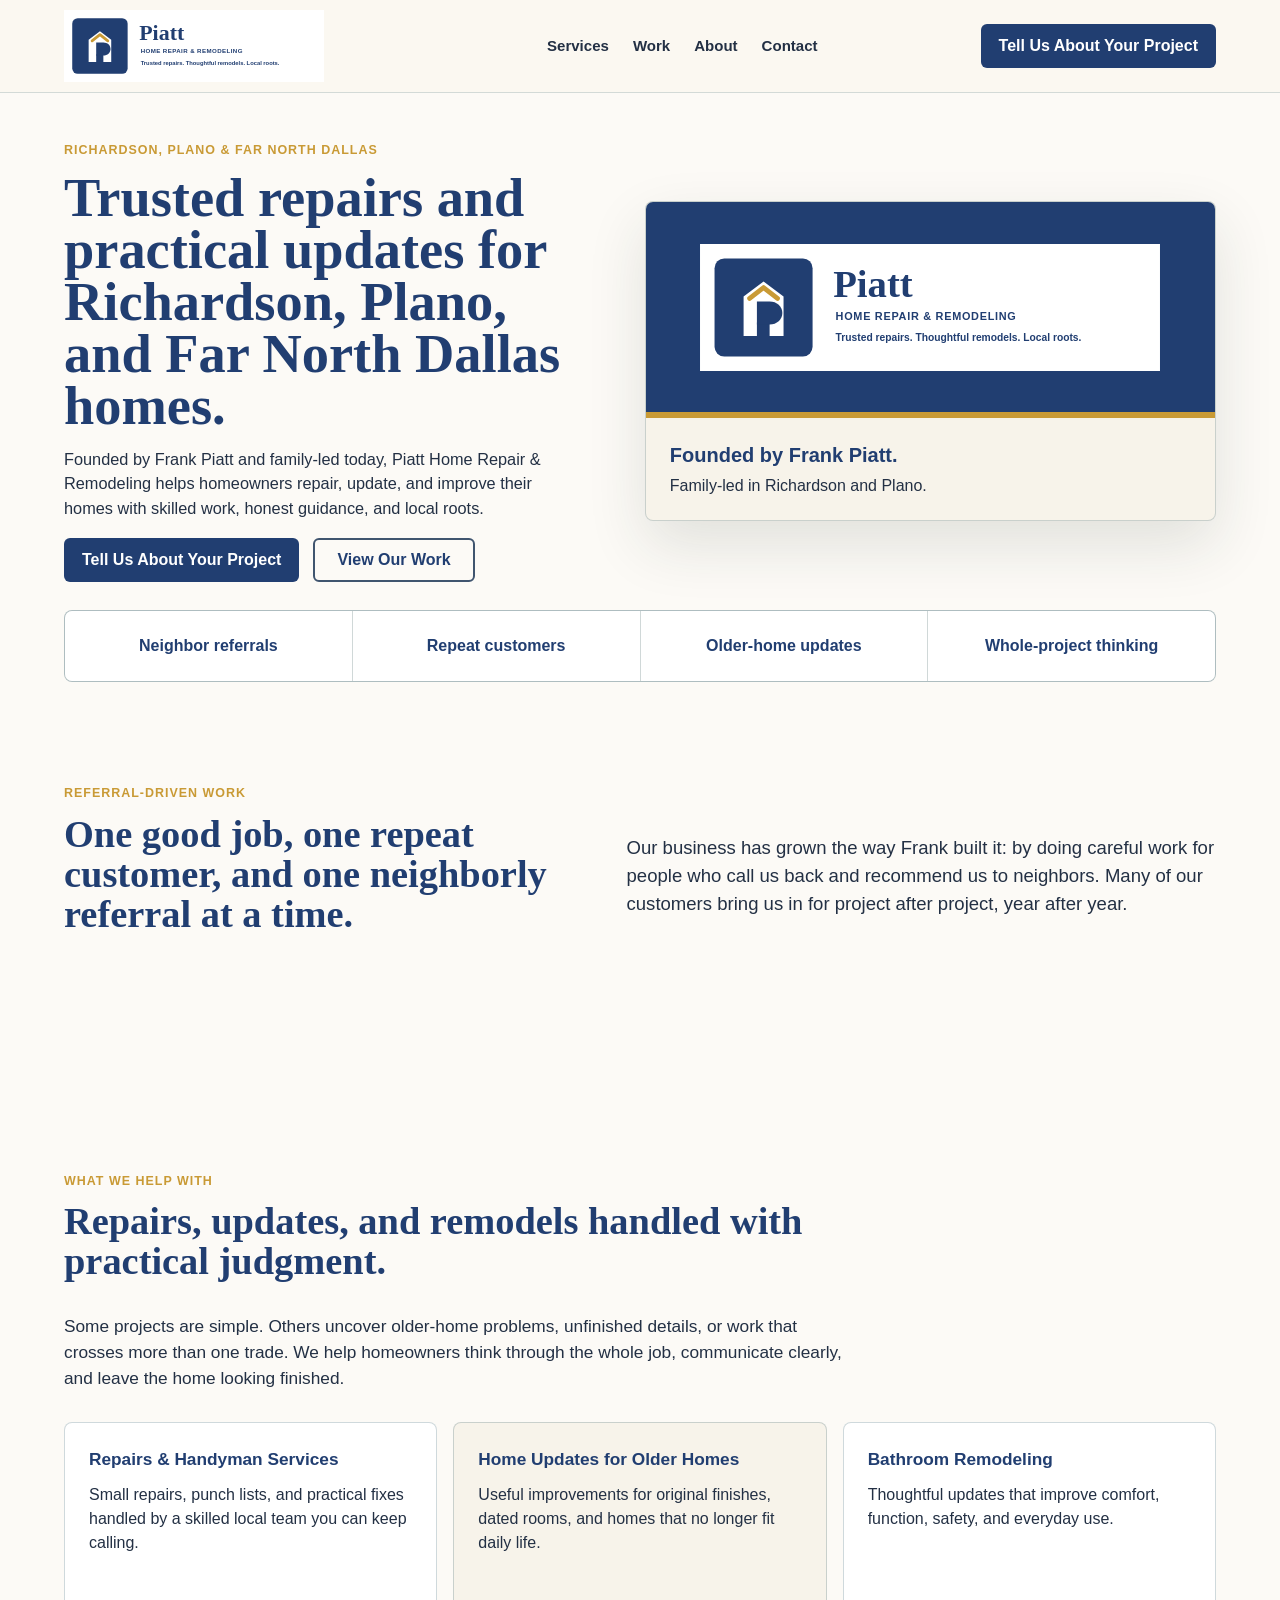
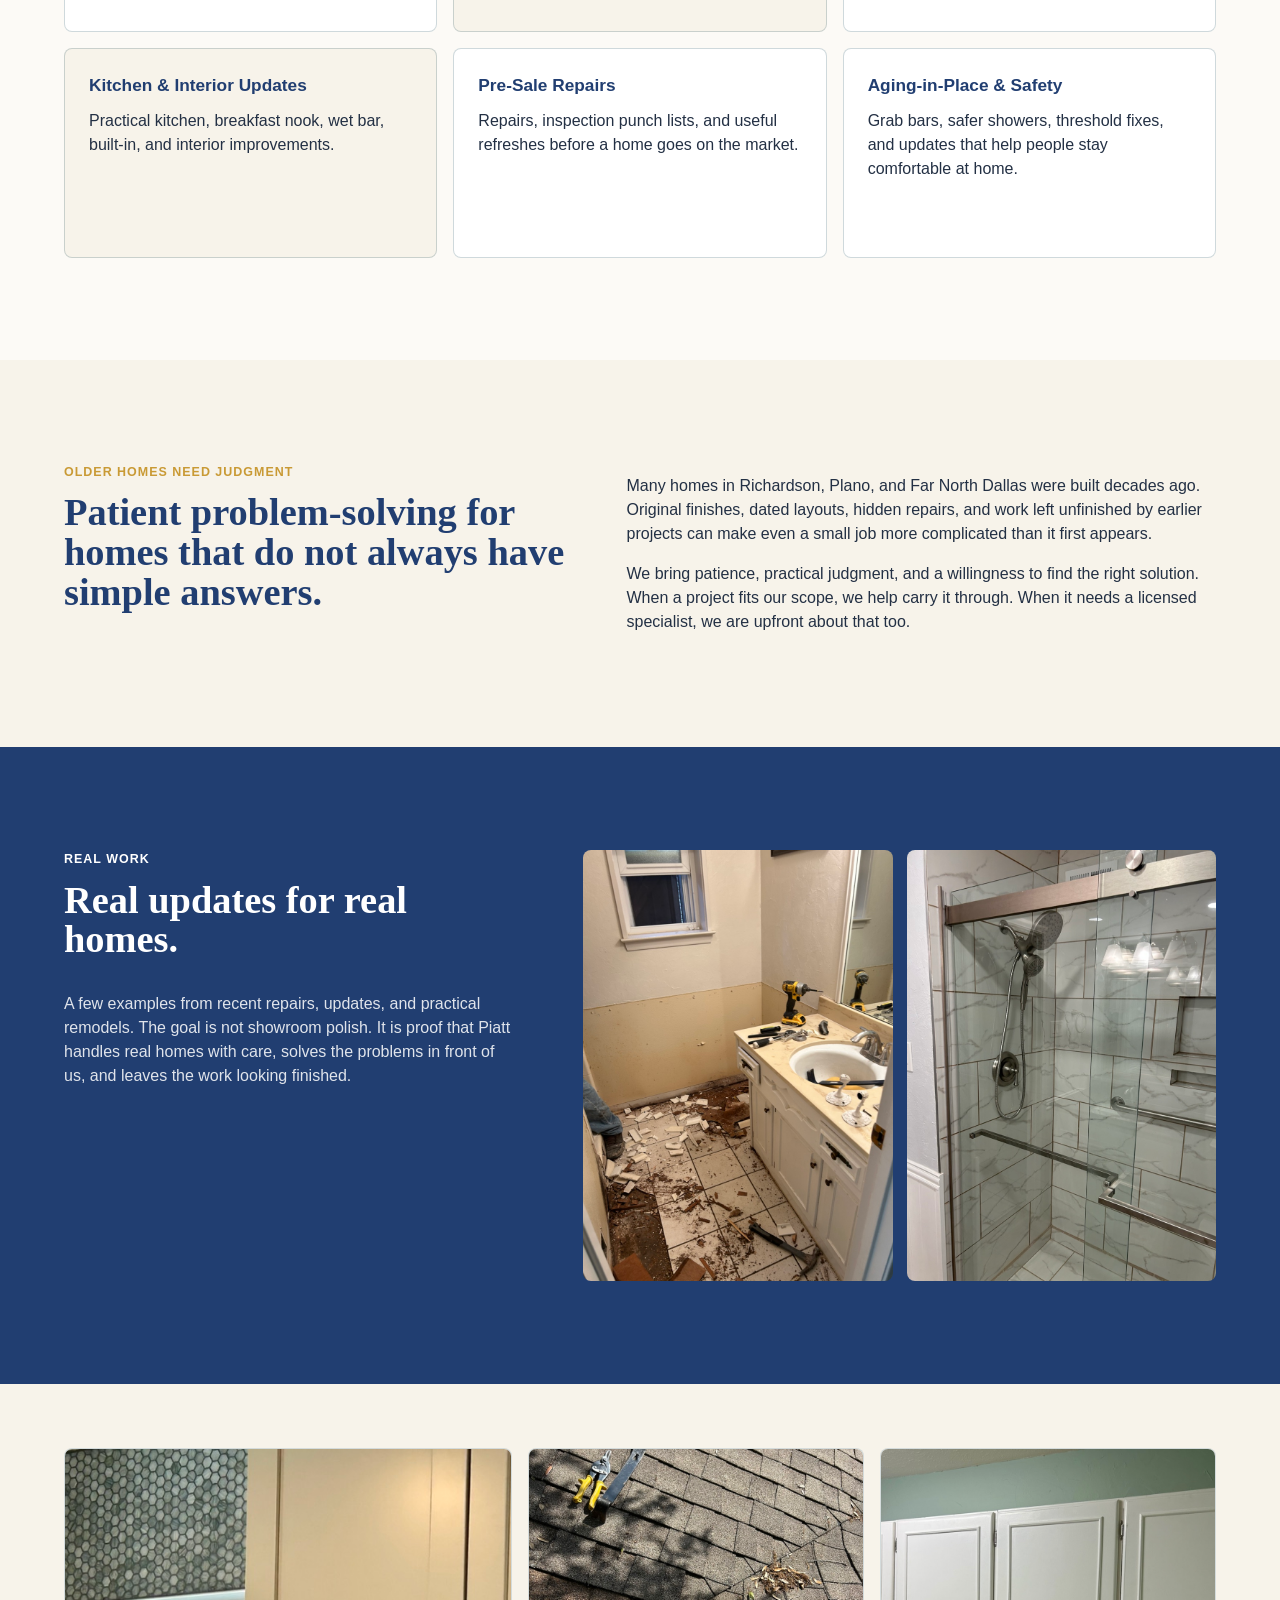
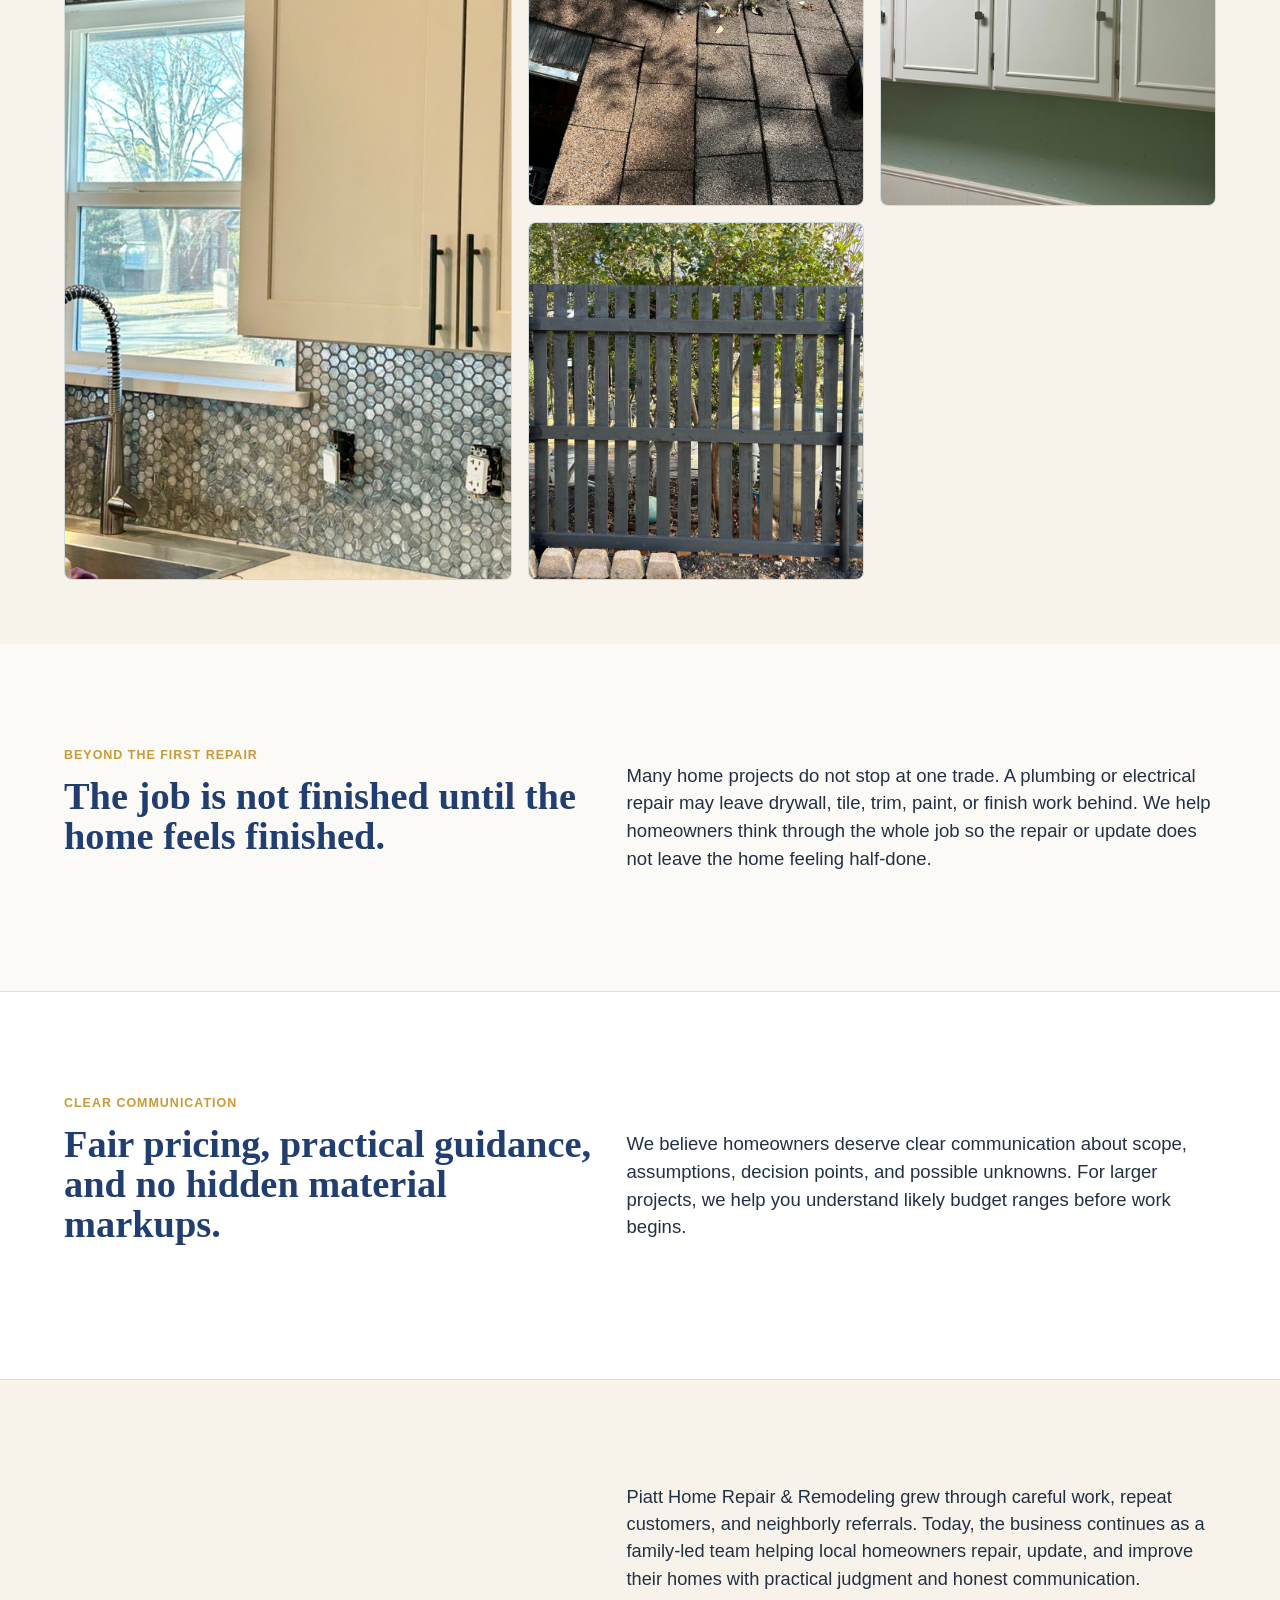
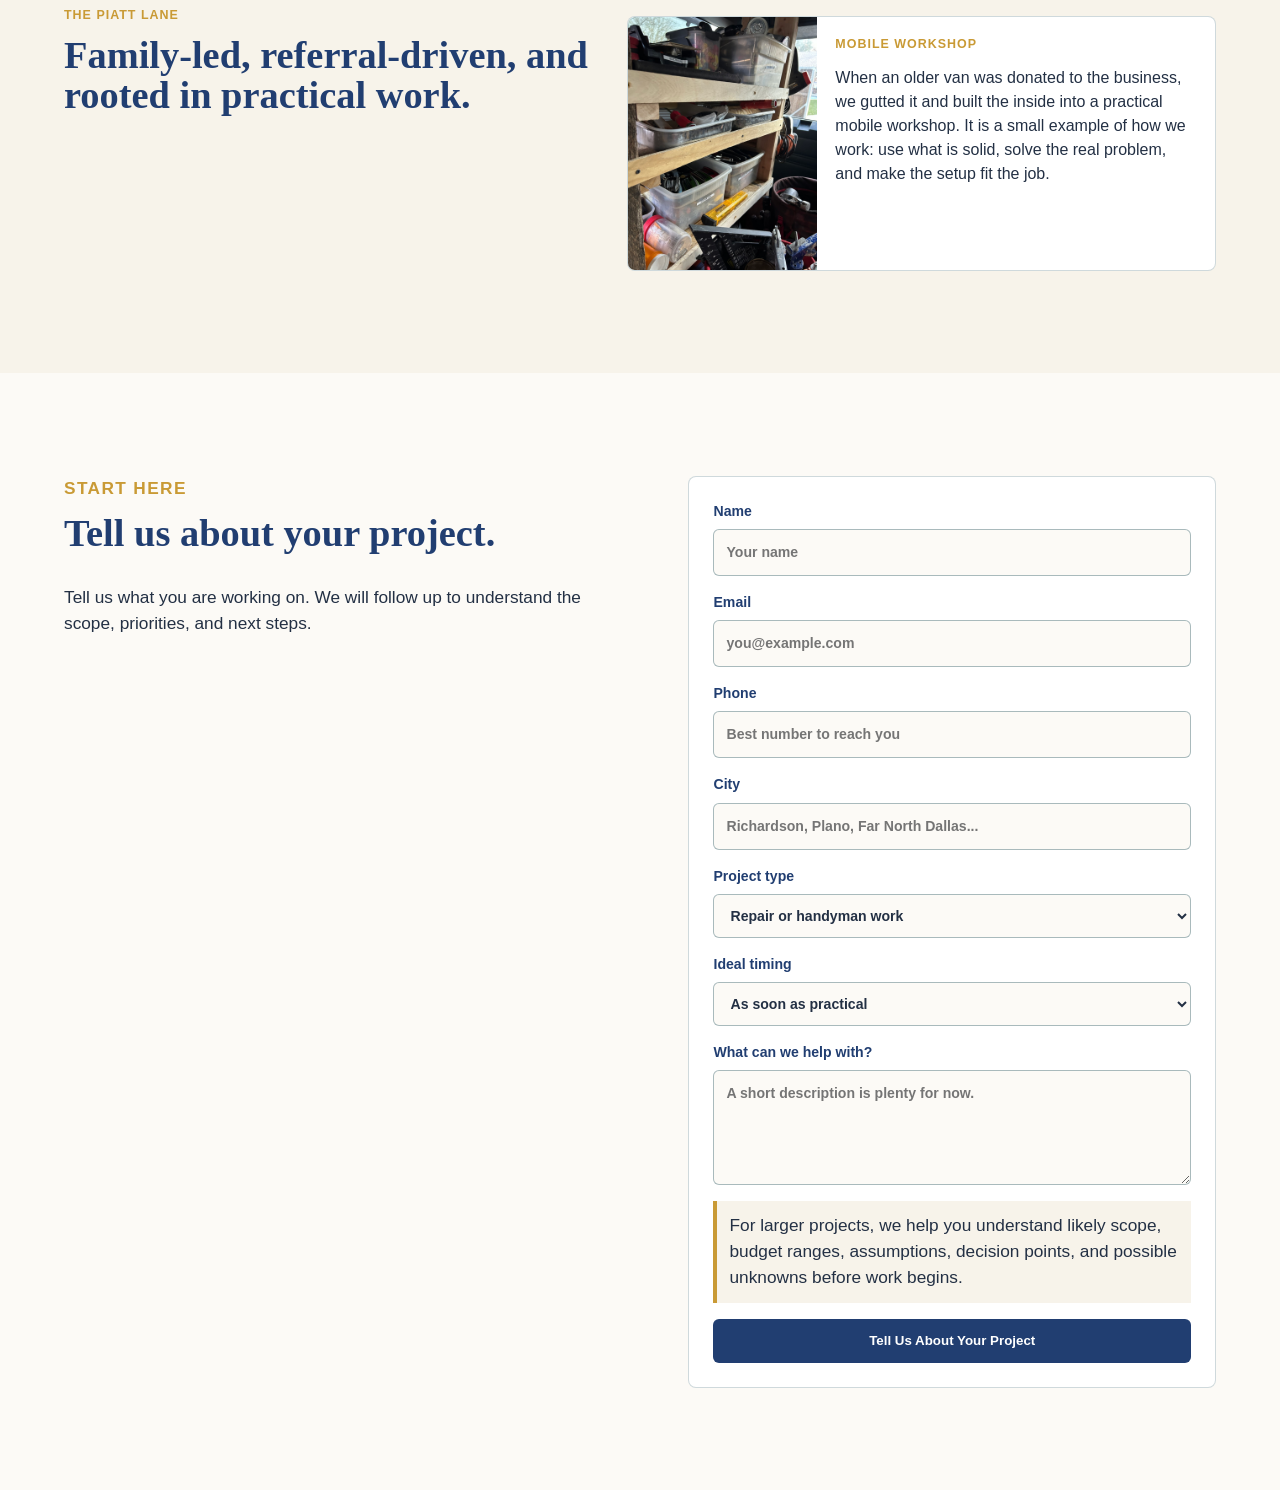
==== index.html @ 8dacaa63 "Hide spam trap field" ====
<!doctype html>
<html lang="en">
  <head>
    <meta charset="utf-8" />
    <meta name="viewport" content="width=device-width, initial-scale=1" />
    <title>Piatt Home Repair & Remodeling | Richardson, Plano & Far North Dallas</title>
    <meta
      name="description"
      content="Dependable repairs, practical updates, and thoughtful remodels for Richardson, Plano, and Far North Dallas homeowners."
    />
    <link rel="stylesheet" href="styles.css" />
  </head>
  <body>
    <header class="site-header">
      <a class="brand" href="#top" aria-label="Piatt Home Repair & Remodeling home">
        <img src="assets/piatt-logo-compass-horizontal.svg" alt="Piatt Home Repair & Remodeling" />
      </a>
      <nav class="nav" aria-label="Main navigation">
        <a href="#services">Services</a>
        <a href="#work">Work</a>
        <a href="#about">About</a>
        <a href="#contact">Contact</a>
      </nav>
      <a class="header-cta" href="#contact">Tell Us About Your Project</a>
    </header>

    <main id="top">
      <section class="hero">
        <div class="hero-copy">
          <p class="eyebrow">Richardson, Plano & Far North Dallas</p>
          <h1>Trusted repairs and practical updates for Richardson, Plano, and Far North Dallas homes.</h1>
          <p class="lead">
            Founded by Frank Piatt and family-led today, Piatt Home Repair & Remodeling helps homeowners repair,
            update, and improve their homes with skilled work, honest guidance, and local roots.
          </p>
          <div class="actions">
            <a class="button primary" href="#contact">Tell Us About Your Project</a>
            <a class="button secondary" href="#work">View Our Work</a>
          </div>
        </div>
        <div class="hero-card" aria-label="Brand preview">
          <div class="hero-logo-panel">
            <img src="assets/piatt-logo-compass-horizontal.svg" alt="Piatt Home Repair & Remodeling" />
          </div>
          <div class="trust-panel">
            <strong>Founded by Frank Piatt.</strong>
            <span>Family-led in Richardson and Plano.</span>
          </div>
        </div>
      </section>

      <section class="trust-strip" aria-label="Trust points">
        <span>Neighbor referrals</span>
        <span>Repeat customers</span>
        <span>Older-home updates</span>
        <span>Whole-project thinking</span>
      </section>

      <section class="repeat-section">
        <div>
          <p class="eyebrow">Referral-driven work</p>
          <h2>One good job, one repeat customer, and one neighborly referral at a time.</h2>
        </div>
        <p>
          Our business has grown the way Frank built it: by doing careful work for people who call us back and recommend
          us to neighbors. Many of our customers bring us in for project after project, year after year.
        </p>
      </section>

      <section class="section" id="services">
        <div class="section-heading">
          <p class="eyebrow">What we help with</p>
          <h2>Repairs, updates, and remodels handled with practical judgment.</h2>
          <p>
            Some projects are simple. Others uncover older-home problems, unfinished details, or work that crosses more
            than one trade. We help homeowners think through the whole job, communicate clearly, and leave the home
            looking finished.
          </p>
        </div>
        <div class="service-grid">
          <article>
            <h3>Repairs & Handyman Services</h3>
            <p>Small repairs, punch lists, and practical fixes handled by a skilled local team you can keep calling.</p>
          </article>
          <article>
            <h3>Home Updates for Older Homes</h3>
            <p>Useful improvements for original finishes, dated rooms, and homes that no longer fit daily life.</p>
          </article>
          <article>
            <h3>Bathroom Remodeling</h3>
            <p>Thoughtful updates that improve comfort, function, safety, and everyday use.</p>
          </article>
          <article>
            <h3>Kitchen & Interior Updates</h3>
            <p>Practical kitchen, breakfast nook, wet bar, built-in, and interior improvements.</p>
          </article>
          <article>
            <h3>Pre-Sale Repairs</h3>
            <p>Repairs, inspection punch lists, and useful refreshes before a home goes on the market.</p>
          </article>
          <article>
            <h3>Aging-in-Place & Safety</h3>
            <p>Grab bars, safer showers, threshold fixes, and updates that help people stay comfortable at home.</p>
          </article>
        </div>
      </section>

      <section class="judgment-section">
        <div>
          <p class="eyebrow">Older homes need judgment</p>
          <h2>Patient problem-solving for homes that do not always have simple answers.</h2>
        </div>
        <div class="judgment-copy">
          <p>
            Many homes in Richardson, Plano, and Far North Dallas were built decades ago. Original finishes, dated
            layouts, hidden repairs, and work left unfinished by earlier projects can make even a small job more
            complicated than it first appears.
          </p>
          <p>
            We bring patience, practical judgment, and a willingness to find the right solution. When a project fits our
            scope, we help carry it through. When it needs a licensed specialist, we are upfront about that too.
          </p>
        </div>
      </section>

      <section class="proof-section" id="work">
        <div class="proof-copy">
          <p class="eyebrow">Real work</p>
          <h2>Real updates for real homes.</h2>
          <p>
            A few examples from recent repairs, updates, and practical remodels. The goal is not showroom polish. It is
            proof that Piatt handles real homes with care, solves the problems in front of us, and leaves the work
            looking finished.
          </p>
        </div>
        <div class="featured-before-after">
          <figure>
            <img src="assets/projects/hall-bath-before.jpg" alt="Hall bathroom during demolition" />
            <figcaption>Before: hall bathroom gut and remodel</figcaption>
          </figure>
          <figure>
            <img src="assets/projects/hall-bath-after.jpg" alt="Finished shower with tile, glass door, and grab bar" />
            <figcaption>After: safer, cleaner, finished shower</figcaption>
          </figure>
        </div>
      </section>

      <section class="project-gallery" aria-label="Project examples">
        <article class="project-card large">
          <img src="assets/projects/kitchen-backsplash.jpg" alt="Kitchen backsplash installation around a window" />
          <div>
            <p class="project-type">Kitchen update</p>
            <h3>New tile backsplash and detail work around existing cabinets.</h3>
          </div>
        </article>
        <article class="project-card">
          <img src="assets/projects/roof-repair.jpg" alt="Roof repair area with shingles and roof tools" />
          <div>
            <p class="project-type">Repair work</p>
            <h3>Water-damaged roof repair handled before the problem spread.</h3>
          </div>
        </article>
        <article class="project-card">
          <img src="assets/projects/utility-cabinet.jpg" alt="Finished utility room cabinets and shelf" />
          <div>
            <p class="project-type">Interior storage</p>
            <h3>Utility cabinet and shelf build for practical everyday storage.</h3>
          </div>
        </article>
        <article class="project-card">
          <img src="assets/projects/fence-build.jpg" alt="New stained fence and gate section" />
          <div>
            <p class="project-type">Exterior work</p>
            <h3>Fence and gate work built, stained, and tied into the yard.</h3>
          </div>
        </article>
      </section>

      <section class="whole-project-section">
        <div>
          <p class="eyebrow">Beyond the first repair</p>
          <h2>The job is not finished until the home feels finished.</h2>
        </div>
        <p>
          Many home projects do not stop at one trade. A plumbing or electrical repair may leave drywall, tile, trim,
          paint, or finish work behind. We help homeowners think through the whole job so the repair or update does not
          leave the home feeling half-done.
        </p>
      </section>

      <section class="pricing-band">
        <div>
          <p class="eyebrow">Clear communication</p>
          <h2>Fair pricing, practical guidance, and no hidden material markups.</h2>
        </div>
        <p>
          We believe homeowners deserve clear communication about scope, assumptions, decision points, and possible
          unknowns. For larger projects, we help you understand likely budget ranges before work begins.
        </p>
      </section>

      <section class="about-band" id="about">
        <div>
          <p class="eyebrow">The Piatt lane</p>
          <h2>Family-led, referral-driven, and rooted in practical work.</h2>
        </div>
        <div class="about-copy">
          <p>
            Piatt Home Repair & Remodeling grew through careful work, repeat customers, and neighborly referrals. Today,
            the business continues as a family-led team helping local homeowners repair, update, and improve their homes
            with practical judgment and honest communication.
          </p>
          <div class="workshop-note">
            <img src="assets/projects/mobile-workshop.jpg" alt="Interior shelving and organized tools inside the Piatt work van" />
            <div>
              <p class="eyebrow">Mobile workshop</p>
              <p>
                When an older van was donated to the business, we gutted it and built the inside into a practical mobile
                workshop. It is a small example of how we work: use what is solid, solve the real problem, and make the
                setup fit the job.
              </p>
            </div>
          </div>
        </div>
      </section>

      <section class="contact-section" id="contact">
        <div>
          <p class="eyebrow">Start here</p>
          <h2>Tell us about your project.</h2>
          <p>
            Tell us what you are working on. We will follow up to understand the scope, priorities, and next steps.
          </p>
        </div>
        <form class="contact-card" action="https://formsubmit.co/christianpiatt71@gmail.com" method="POST">
          <input type="hidden" name="_subject" value="New project inquiry from PiattHomeRepair.com" />
          <input type="hidden" name="_template" value="table" />
          <input type="hidden" name="_next" value="https://piatthomerepair.com/thanks.html" />
          <input type="hidden" name="_honey" value="" />
          <label>
            Name
            <input type="text" name="name" placeholder="Your name" required />
          </label>
          <label>
            Email
            <input type="email" name="email" placeholder="you@example.com" required />
          </label>
          <label>
            Phone
            <input type="tel" name="phone" placeholder="Best number to reach you" />
          </label>
          <label>
            City
            <input type="text" name="city" placeholder="Richardson, Plano, Far North Dallas..." required />
          </label>
          <label>
            Project type
            <select name="project_type" required>
              <option>Repair or handyman work</option>
              <option>Home updates for an older home</option>
              <option>Bathroom remodeling</option>
              <option>Kitchen or interior updates</option>
              <option>Pre-sale repairs</option>
              <option>Aging-in-place or safety updates</option>
              <option>Inspection punch list</option>
              <option>Not sure yet</option>
            </select>
          </label>
          <label>
            Ideal timing
            <select name="ideal_timing">
              <option>As soon as practical</option>
              <option>In the next few weeks</option>
              <option>In the next few months</option>
              <option>Planning ahead</option>
              <option>Not sure yet</option>
            </select>
          </label>
          <label>
            What can we help with?
            <textarea name="message" placeholder="A short description is plenty for now." required></textarea>
          </label>
          <p class="form-note">
            For larger projects, we help you understand likely scope, budget ranges, assumptions, decision points, and
            possible unknowns before work begins.
          </p>
          <button type="submit">Tell Us About Your Project</button>
        </form>
      </section>
    </main>
  </body>
</html>
---- styles.css ----
:root {
  --blue: #213e71;
  --gold: #c99a35;
  --cream: #f7f3ea;
  --slate: #40556f;
  --charcoal: #233044;
  --paper: #fcfaf6;
  --white: #ffffff;
}

* {
  box-sizing: border-box;
}

html {
  scroll-behavior: smooth;
}

body {
  margin: 0;
  background: var(--paper);
  color: var(--charcoal);
  font-family: Arial, Helvetica, sans-serif;
  line-height: 1.5;
}

a {
  color: inherit;
  text-decoration: none;
}

.site-header {
  position: sticky;
  top: 0;
  z-index: 5;
  display: grid;
  grid-template-columns: minmax(220px, 320px) 1fr auto;
  align-items: center;
  gap: 28px;
  padding: 10px clamp(22px, 5vw, 72px);
  background: rgba(251, 248, 241, 0.96);
  border-bottom: 1px solid rgba(54, 95, 109, 0.2);
  backdrop-filter: blur(12px);
}

.brand img {
  display: block;
  width: min(260px, 100%);
  height: auto;
}

.nav {
  display: flex;
  justify-content: center;
  gap: 24px;
  font-size: 0.94rem;
  font-weight: 700;
}

.nav a {
  color: var(--charcoal);
}

.header-cta,
.button,
.contact-card button {
  display: inline-flex;
  align-items: center;
  justify-content: center;
  min-height: 44px;
  border-radius: 6px;
  font-weight: 800;
  letter-spacing: 0;
}

.header-cta,
.button.primary,
.contact-card button {
  background: var(--blue);
  color: var(--white);
  padding: 0 18px;
}

.hero {
  display: grid;
  grid-template-columns: minmax(0, 0.95fr) minmax(360px, 1.05fr);
  gap: clamp(28px, 5vw, 70px);
  align-items: center;
  padding: clamp(28px, 4vw, 48px) clamp(22px, 5vw, 72px) 28px;
}

.eyebrow {
  margin: 0 0 12px;
  color: var(--gold);
  font-size: 0.78rem;
  font-weight: 900;
  letter-spacing: 0.08em;
  text-transform: uppercase;
}

h1,
h2,
h3,
p {
  margin-top: 0;
}

h1 {
  max-width: 720px;
  margin-bottom: 14px;
  color: var(--blue);
  font-family: Georgia, "Times New Roman", serif;
  font-size: clamp(2.25rem, 4.25vw, 4.25rem);
  line-height: 0.96;
  letter-spacing: 0;
}

h2 {
  color: var(--blue);
  font-family: Georgia, "Times New Roman", serif;
  font-size: clamp(2rem, 3vw, 3.3rem);
  line-height: 1.04;
  letter-spacing: 0;
}

h3 {
  margin-bottom: 10px;
  color: var(--blue);
  font-size: 1.08rem;
}

.lead {
  max-width: 670px;
  margin-bottom: 18px;
  font-size: clamp(1.02rem, 1.25vw, 1.16rem);
}

.actions {
  display: flex;
  flex-wrap: wrap;
  gap: 14px;
}

.button {
  padding: 0 22px;
}

.button.secondary {
  border: 2px solid var(--slate);
  color: var(--blue);
}

.hero-card {
  overflow: hidden;
  border: 1px solid rgba(54, 95, 109, 0.24);
  border-radius: 8px;
  background: var(--cream);
  box-shadow: 0 24px 60px rgba(34, 48, 43, 0.12);
}

.hero-logo-panel {
  display: grid;
  place-items: center;
  min-height: 210px;
  padding: 30px;
  background: var(--blue);
}

.hero-logo-panel img {
  display: block;
  width: min(460px, 100%);
  height: auto;
}

.trust-panel {
  display: grid;
  gap: 4px;
  padding: 22px 24px;
  border-top: 6px solid var(--gold);
  color: var(--charcoal);
  font-size: 1rem;
}

.trust-panel strong {
  color: var(--blue);
  font-size: 1.25rem;
}

.trust-strip {
  display: grid;
  grid-template-columns: repeat(4, minmax(0, 1fr));
  gap: 1px;
  margin: 0 clamp(22px, 5vw, 72px);
  overflow: hidden;
  border: 1px solid rgba(54, 95, 109, 0.22);
  border-radius: 8px;
  background: rgba(54, 95, 109, 0.22);
}

.trust-strip span {
  min-height: 70px;
  display: grid;
  place-items: center;
  padding: 16px;
  background: var(--white);
  color: var(--blue);
  font-weight: 800;
  text-align: center;
}

.repeat-section,
.judgment-section,
.section,
.proof-section,
.whole-project-section,
.pricing-band,
.about-band,
.contact-section {
  padding: clamp(60px, 8vw, 105px) clamp(22px, 5vw, 72px);
}

.repeat-section,
.judgment-section,
.whole-project-section,
.pricing-band {
  display: grid;
  grid-template-columns: minmax(0, 0.9fr) minmax(320px, 1fr);
  gap: 32px;
  align-items: center;
}

.repeat-section p:last-child,
.whole-project-section p:last-child,
.pricing-band p:last-child {
  max-width: 620px;
  margin: 0;
  font-size: 1.16rem;
}

.judgment-section {
  background: var(--cream);
}

.judgment-copy {
  max-width: 680px;
}

.judgment-copy p:last-child {
  margin-bottom: 0;
}

.section-heading {
  max-width: 850px;
  margin-bottom: 30px;
}

.section-heading p:last-child {
  max-width: 780px;
  margin-bottom: 0;
  font-size: 1.08rem;
}

.service-grid {
  display: grid;
  grid-template-columns: repeat(3, minmax(0, 1fr));
  gap: 16px;
}

.service-grid article {
  min-height: 210px;
  padding: 24px;
  border: 1px solid rgba(54, 95, 109, 0.24);
  border-radius: 8px;
  background: var(--white);
}

.service-grid article:nth-child(2),
.service-grid article:nth-child(4) {
  background: var(--cream);
}

.proof-section {
  display: grid;
  grid-template-columns: minmax(0, 0.72fr) minmax(420px, 1fr);
  gap: clamp(28px, 5vw, 72px);
  align-items: start;
  background: var(--blue);
  color: var(--white);
}

.proof-section h2,
.proof-section .eyebrow {
  color: var(--white);
}

.proof-copy p {
  max-width: 590px;
  color: rgba(255, 255, 255, 0.86);
}

.featured-before-after {
  display: grid;
  grid-template-columns: repeat(2, minmax(0, 1fr));
  gap: 14px;
}

.featured-before-after figure,
.project-card {
  margin: 0;
  overflow: hidden;
  border-radius: 8px;
  background: var(--paper);
}

.featured-before-after img,
.project-card img,
.workshop-note img {
  display: block;
  width: 100%;
  height: 100%;
  object-fit: cover;
}

.featured-before-after img {
  aspect-ratio: 4 / 5;
}

figcaption {
  padding: 12px 14px;
  color: var(--charcoal);
  font-size: 0.88rem;
  font-weight: 800;
}

.project-gallery {
  display: grid;
  grid-template-columns: 1.2fr repeat(2, minmax(0, 0.9fr));
  gap: 16px;
  padding: clamp(22px, 5vw, 72px);
  background: var(--cream);
}

.project-card {
  border: 1px solid rgba(54, 95, 109, 0.2);
}

.project-card.large {
  grid-row: span 2;
}

.project-card img {
  aspect-ratio: 4 / 3;
}

.project-card.large img {
  aspect-ratio: 4 / 3.3;
}

.project-card div {
  padding: 18px;
}

.project-type {
  margin-bottom: 8px;
  color: var(--gold);
  font-size: 0.76rem;
  font-weight: 900;
  letter-spacing: 0.08em;
  text-transform: uppercase;
}

.project-card h3 {
  margin: 0;
  line-height: 1.25;
}

.about-band {
  display: grid;
  grid-template-columns: minmax(0, 0.9fr) minmax(320px, 1fr);
  gap: 32px;
  align-items: center;
  background: var(--cream);
}

.pricing-band {
  border-top: 1px solid rgba(64, 85, 111, 0.18);
  border-bottom: 1px solid rgba(64, 85, 111, 0.18);
  background: var(--white);
}

.about-copy > p {
  margin: 0;
  font-size: 1.14rem;
}

.workshop-note {
  display: grid;
  grid-template-columns: minmax(130px, 0.5fr) minmax(0, 1fr);
  gap: 18px;
  align-items: stretch;
  margin-top: 24px;
  overflow: hidden;
  border: 1px solid rgba(54, 95, 109, 0.24);
  border-radius: 8px;
  background: var(--white);
}

.workshop-note img {
  min-height: 220px;
}

.workshop-note div {
  padding: 18px 18px 18px 0;
}

.workshop-note p:last-child {
  margin: 0;
  font-size: 1rem;
}

.contact-section {
  display: grid;
  grid-template-columns: minmax(0, 0.85fr) minmax(340px, 0.8fr);
  gap: clamp(28px, 5vw, 72px);
}

.contact-section p {
  max-width: 620px;
  font-size: 1.08rem;
}

.contact-card {
  display: grid;
  gap: 16px;
  padding: 24px;
  border: 1px solid rgba(54, 95, 109, 0.24);
  border-radius: 8px;
  background: var(--white);
}

.form-note {
  margin: 0;
  padding: 12px;
  border-left: 4px solid var(--gold);
  background: var(--cream);
  color: var(--charcoal);
  font-size: 0.92rem;
}

label {
  display: grid;
  gap: 7px;
  color: var(--blue);
  font-size: 0.88rem;
  font-weight: 800;
}

input,
select,
textarea {
  width: 100%;
  border: 1px solid rgba(54, 95, 109, 0.42);
  border-radius: 6px;
  padding: 12px;
  background: var(--paper);
  color: var(--charcoal);
  font: inherit;
}

textarea {
  min-height: 115px;
  resize: vertical;
}

.contact-card button {
  width: 100%;
  border: 0;
  cursor: pointer;
}

.thanks-section {
  min-height: calc(100vh - 92px);
  padding: clamp(80px, 12vw, 150px) clamp(22px, 5vw, 72px);
}

.thanks-section h1 {
  max-width: 860px;
}

@media (max-width: 980px) {
  .site-header,
  .hero,
  .repeat-section,
  .proof-section,
  .whole-project-section,
  .pricing-band,
  .about-band,
  .contact-section {
    grid-template-columns: 1fr;
  }

  .project-gallery {
    grid-template-columns: repeat(2, minmax(0, 1fr));
  }

  .project-card.large {
    grid-row: auto;
  }

  .nav {
    justify-content: flex-start;
    flex-wrap: wrap;
  }

  .header-cta {
    justify-self: start;
  }

  .service-grid {
    grid-template-columns: repeat(2, minmax(0, 1fr));
  }

  .trust-strip {
    grid-template-columns: repeat(2, minmax(0, 1fr));
  }
}

@media (max-width: 640px) {
  .site-header {
    position: static;
    gap: 12px;
  }

  .nav {
    gap: 14px;
  }

  .hero {
    padding-top: 36px;
  }

  h1 {
    font-size: 2.75rem;
  }

  .service-grid,
  .trust-strip,
  .featured-before-after,
  .project-gallery,
  .workshop-note {
    grid-template-columns: 1fr;
  }

  .workshop-note div {
    padding: 18px;
  }
}
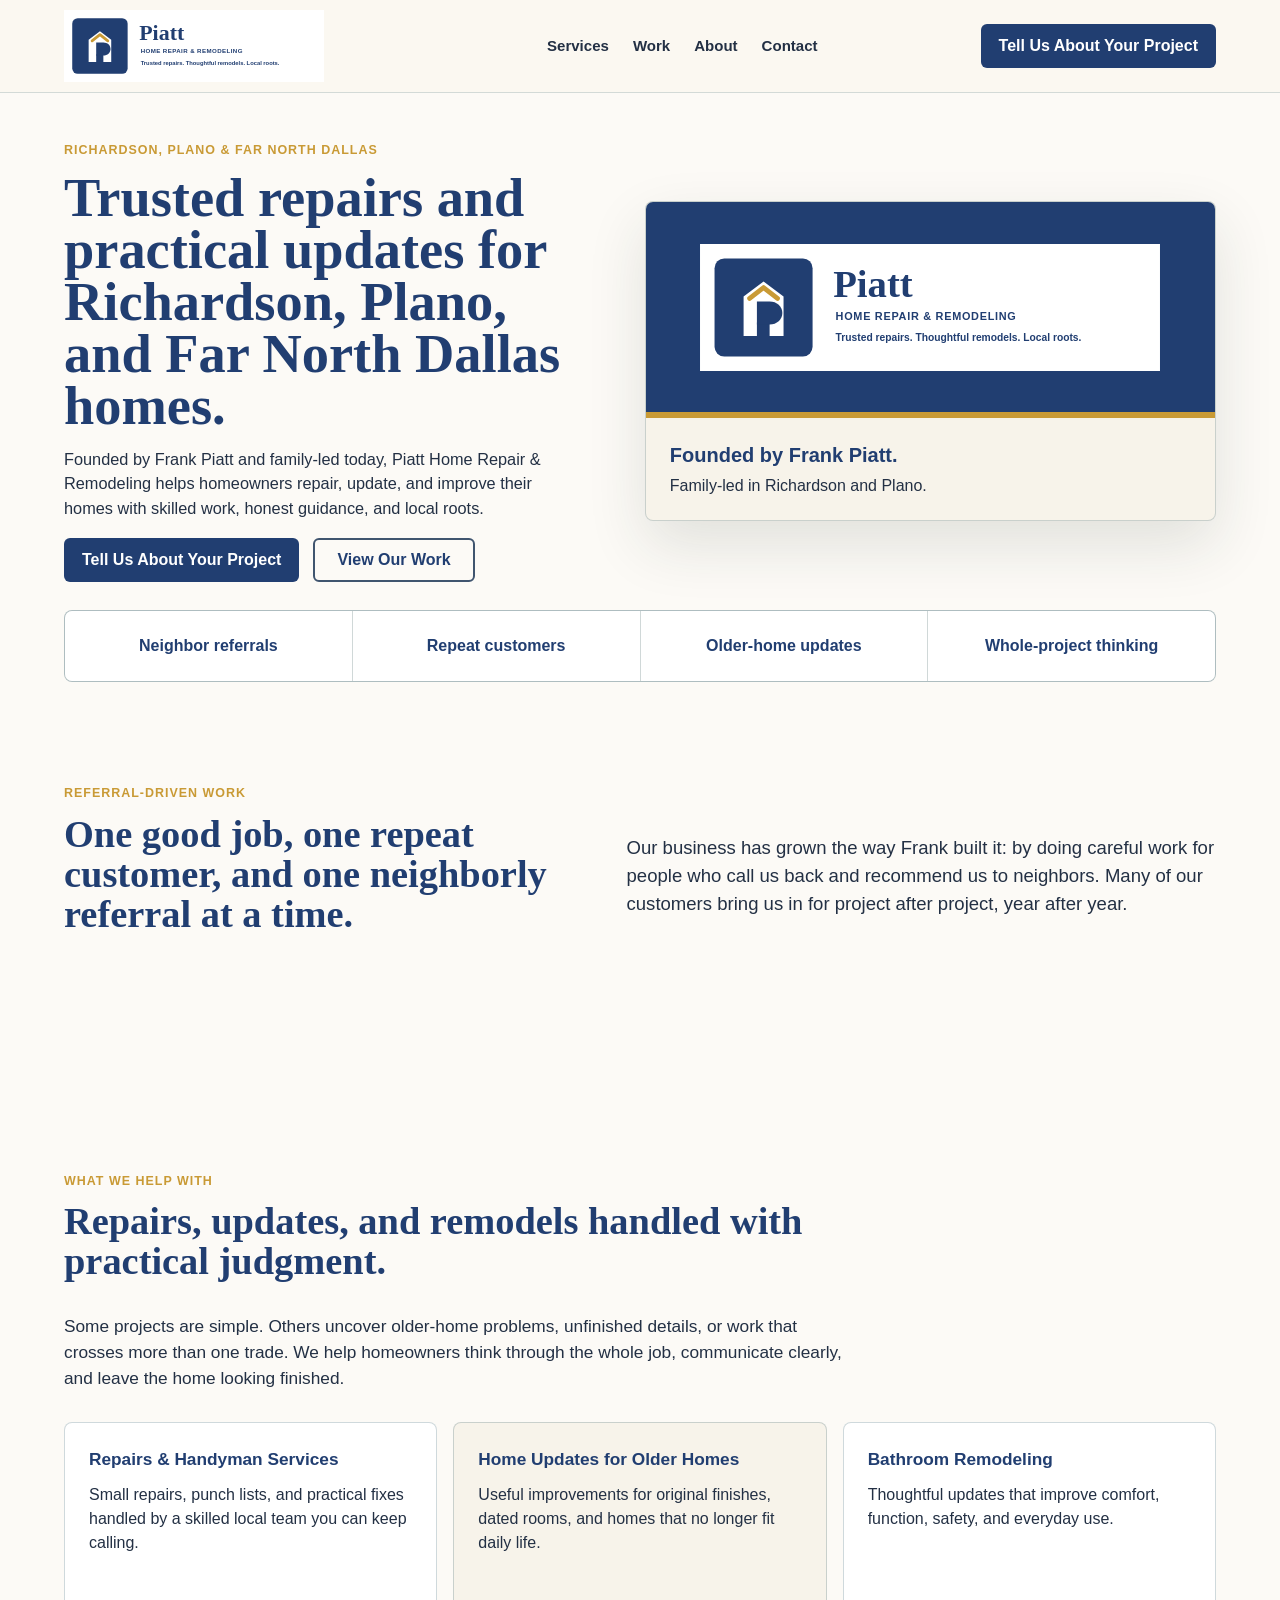
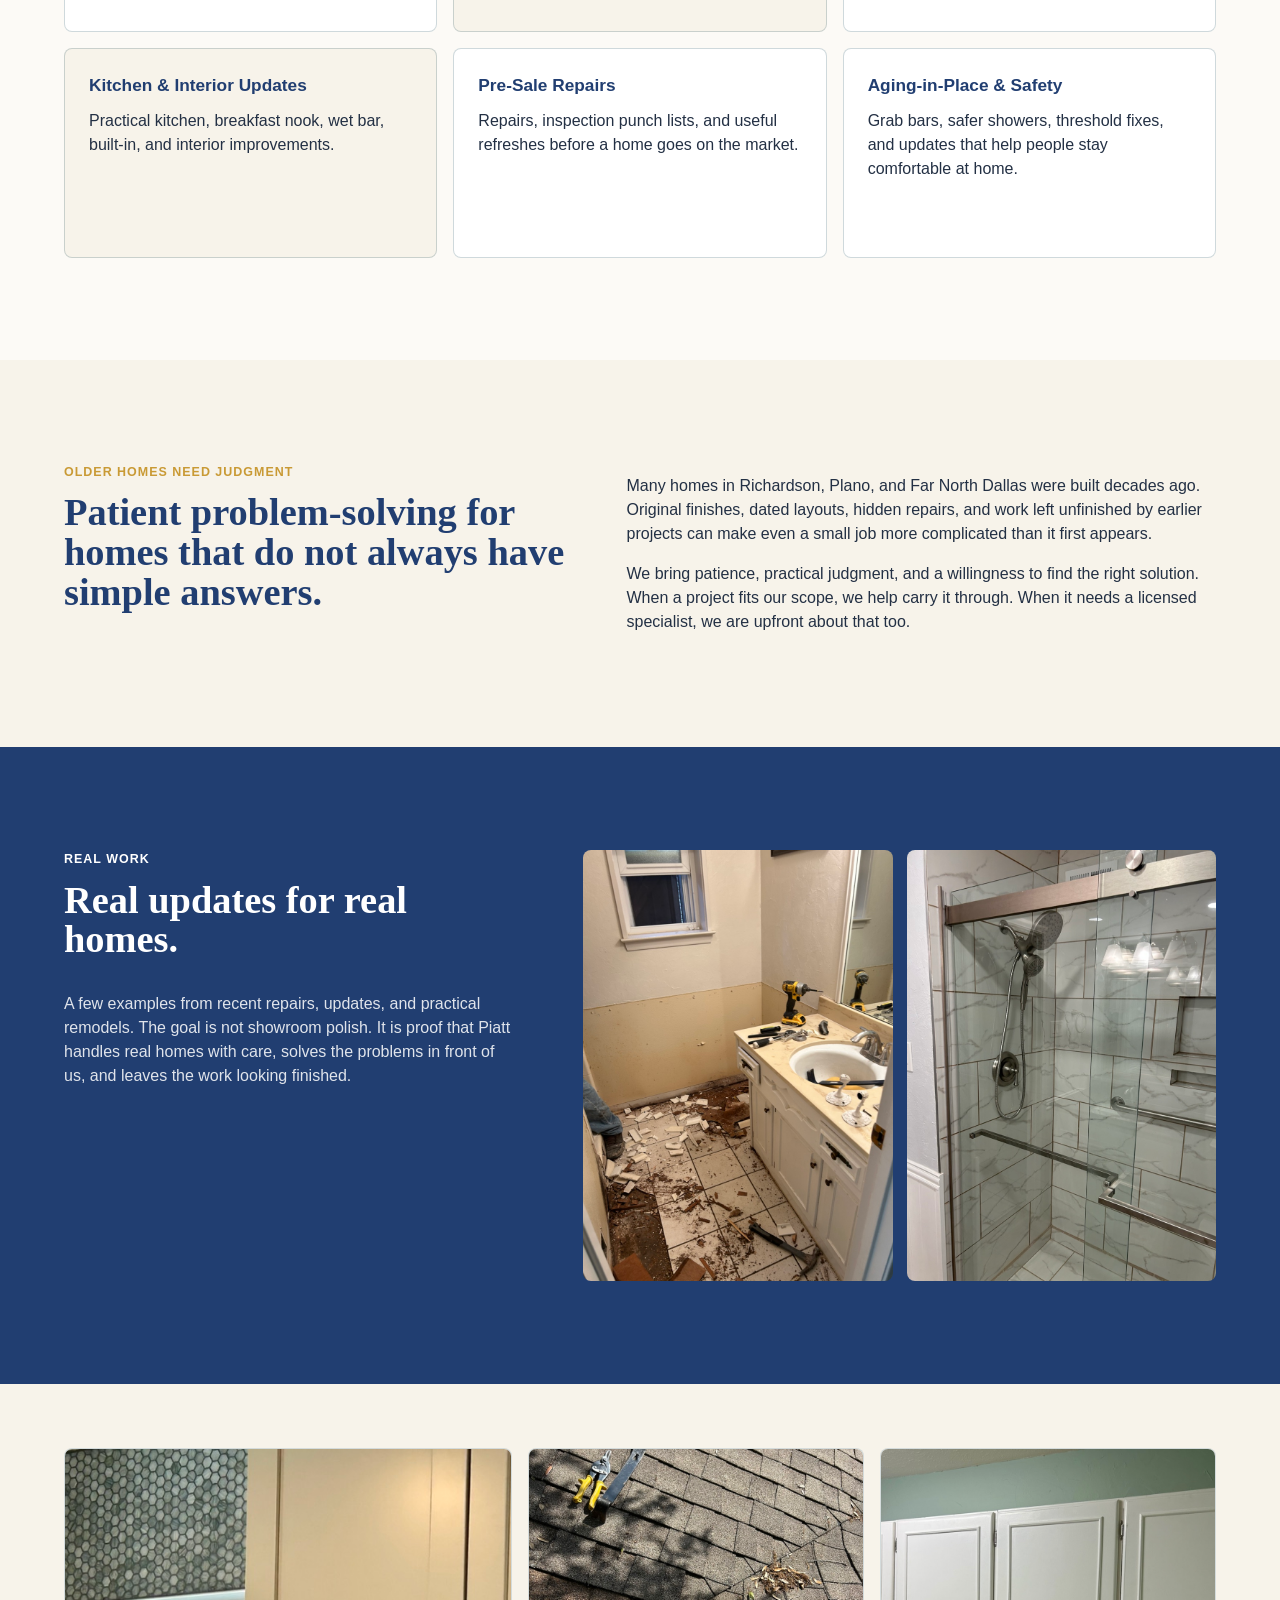
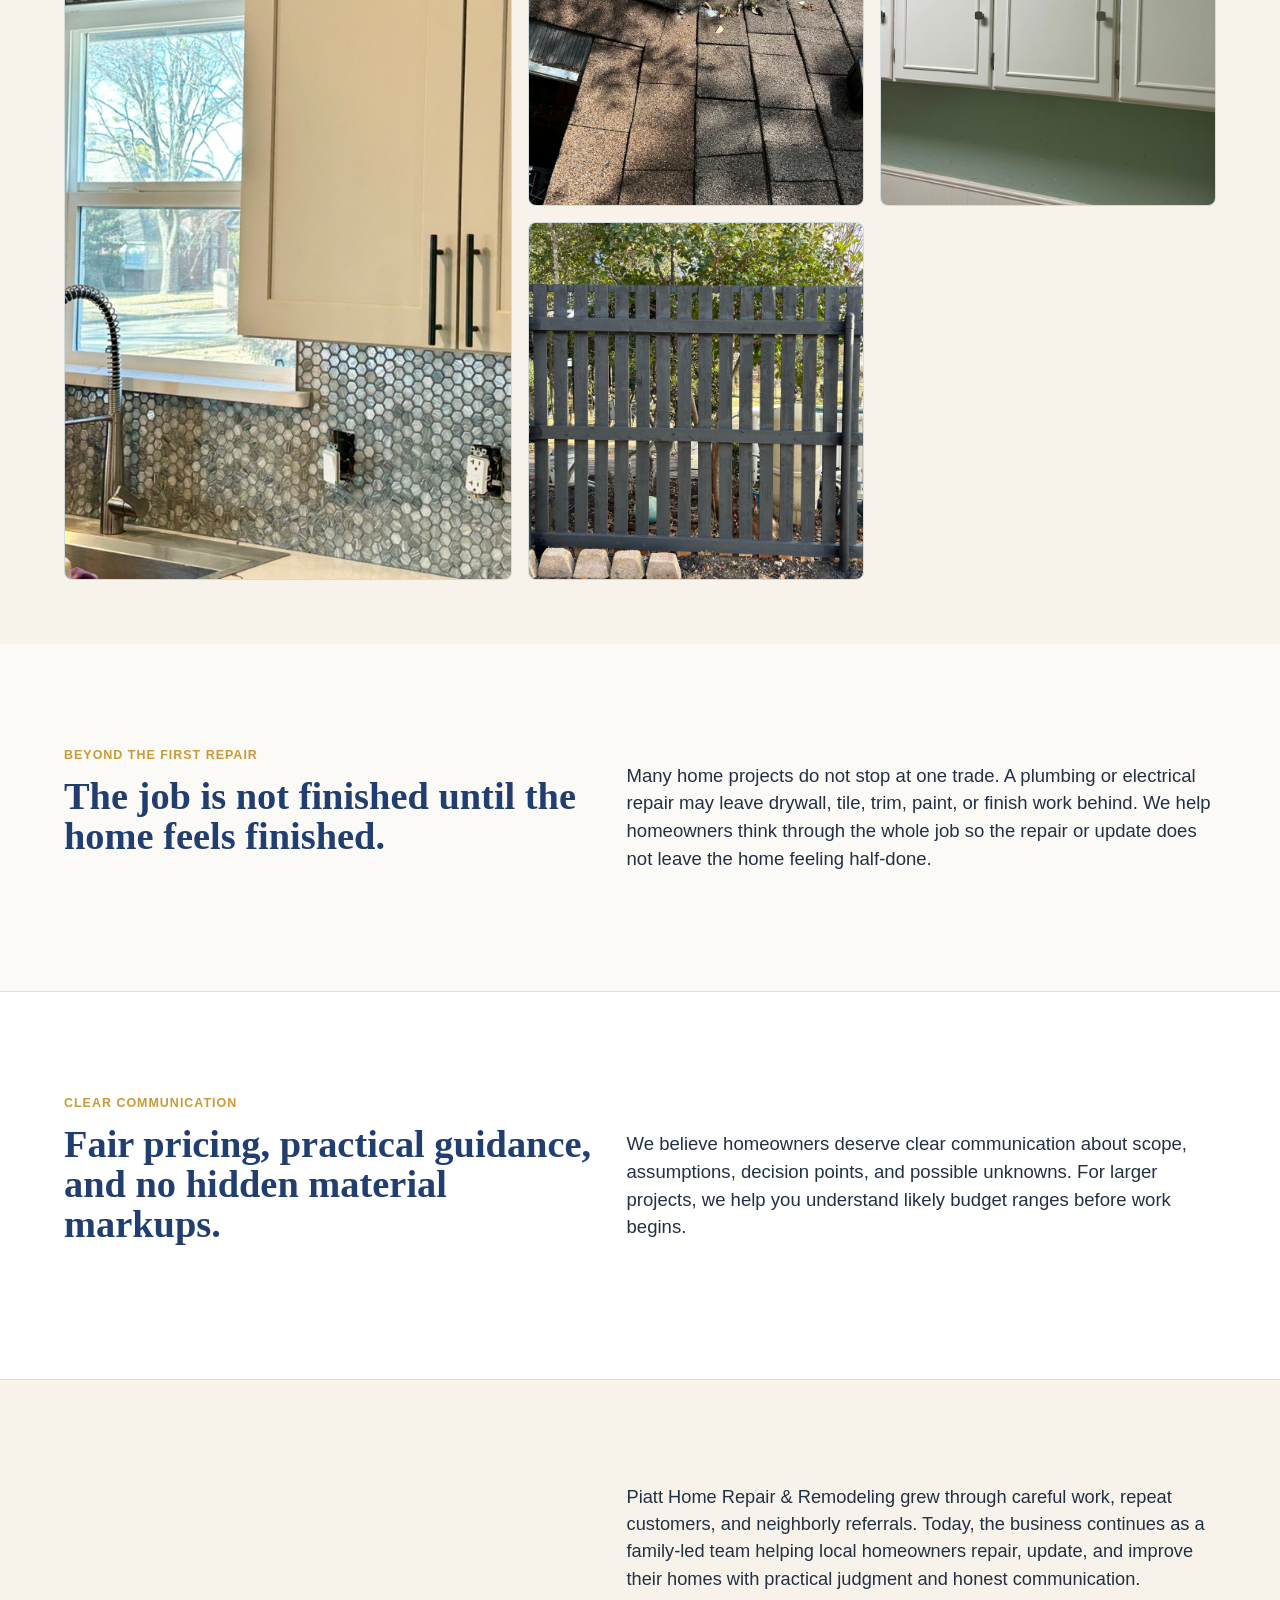
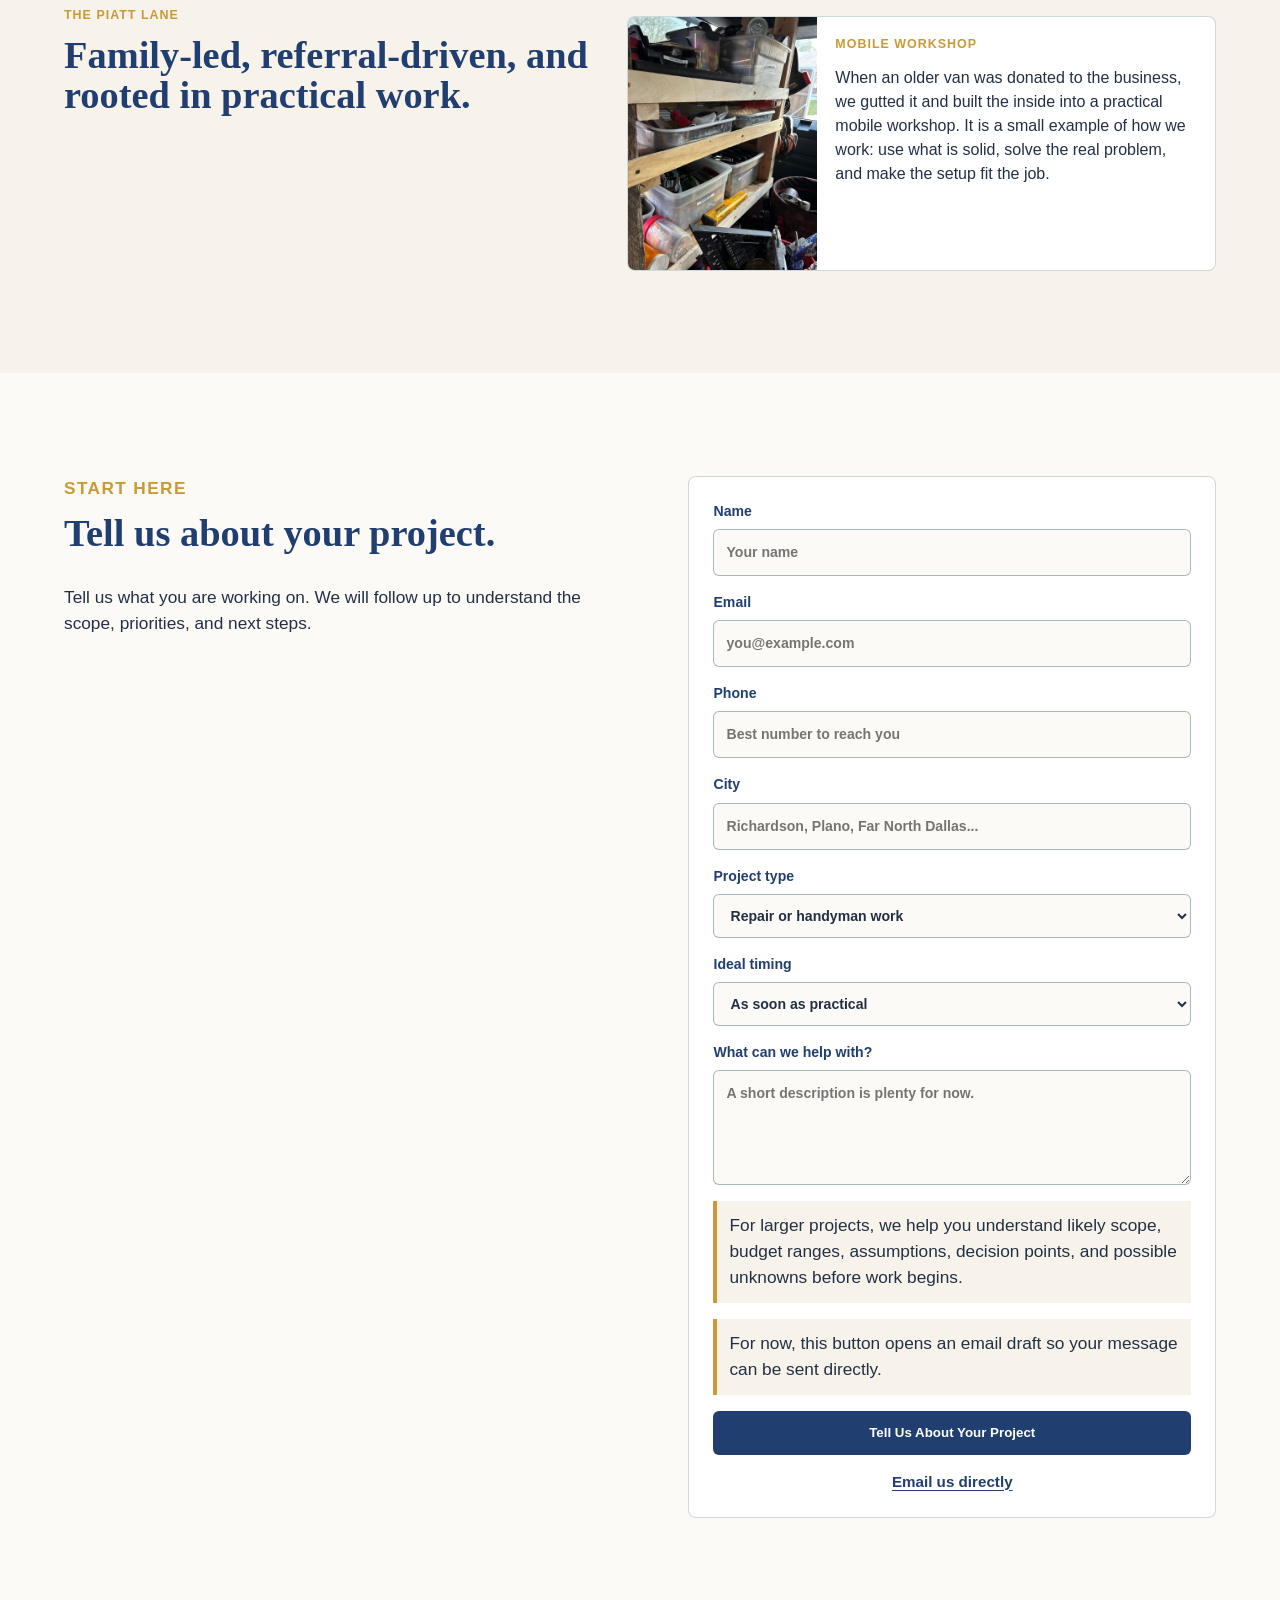
==== commit f338bcc6: "Use email fallback for project form" ====
--- a/index.html
+++ b/index.html
@@ -232,11 +232,12 @@
             Tell us what you are working on. We will follow up to understand the scope, priorities, and next steps.
           </p>
         </div>
-        <form class="contact-card" action="https://formsubmit.co/christianpiatt71@gmail.com" method="POST">
-          <input type="hidden" name="_subject" value="New project inquiry from PiattHomeRepair.com" />
-          <input type="hidden" name="_template" value="table" />
-          <input type="hidden" name="_next" value="https://piatthomerepair.com/thanks.html" />
-          <input type="hidden" name="_honey" value="" />
+        <form
+          class="contact-card"
+          action="mailto:christianpiatt71@gmail.com?subject=New%20project%20inquiry%20from%20PiattHomeRepair.com"
+          method="POST"
+          enctype="text/plain"
+        >
           <label>
             Name
             <input type="text" name="name" placeholder="Your name" required />
@@ -284,7 +285,11 @@
             For larger projects, we help you understand likely scope, budget ranges, assumptions, decision points, and
             possible unknowns before work begins.
           </p>
+          <p class="form-note">
+            For now, this button opens an email draft so your message can be sent directly.
+          </p>
           <button type="submit">Tell Us About Your Project</button>
+          <a class="email-fallback" href="mailto:christianpiatt71@gmail.com">Email us directly</a>
         </form>
       </section>
     </main>
--- a/styles.css
+++ b/styles.css
@@ -478,6 +478,15 @@
   cursor: pointer;
 }
 
+.email-fallback {
+  color: var(--blue);
+  font-size: 0.95rem;
+  font-weight: 800;
+  text-align: center;
+  text-decoration: underline;
+  text-underline-offset: 3px;
+}
+
 .thanks-section {
   min-height: calc(100vh - 92px);
   padding: clamp(80px, 12vw, 150px) clamp(22px, 5vw, 72px);
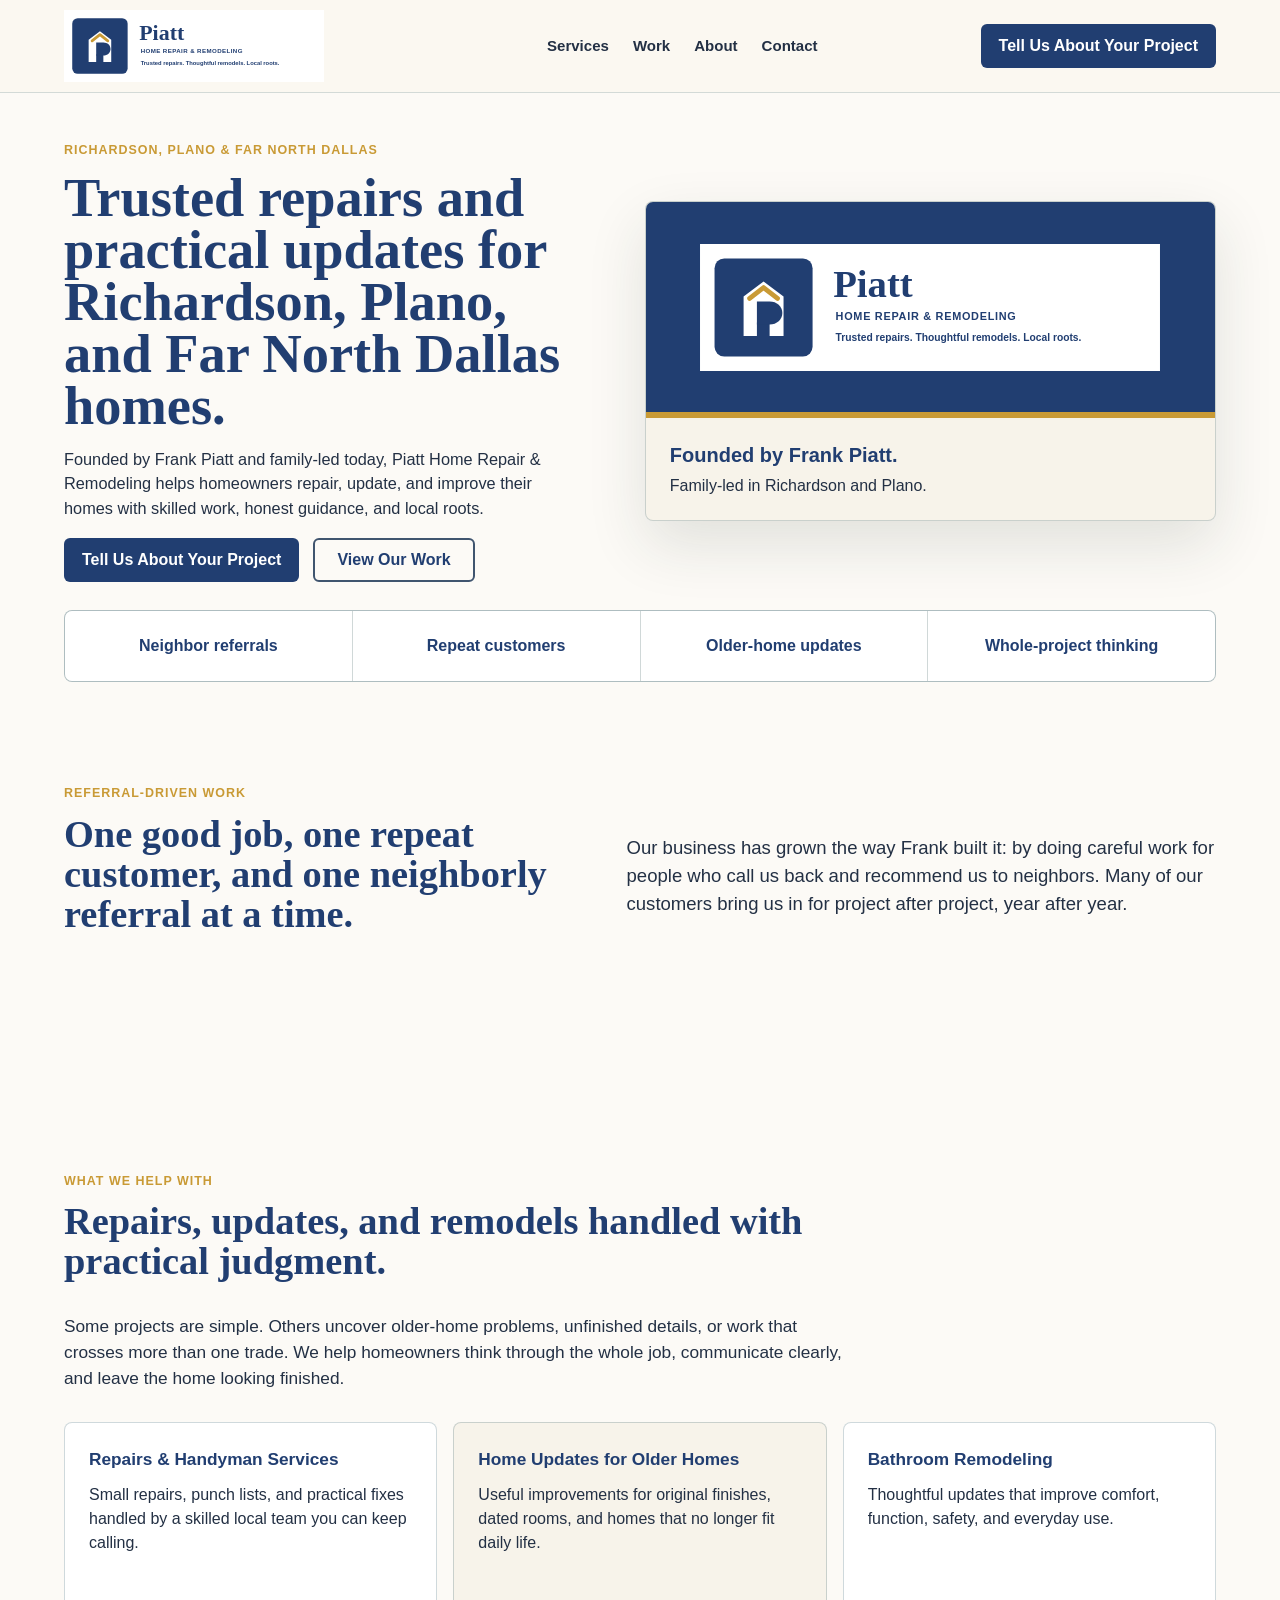
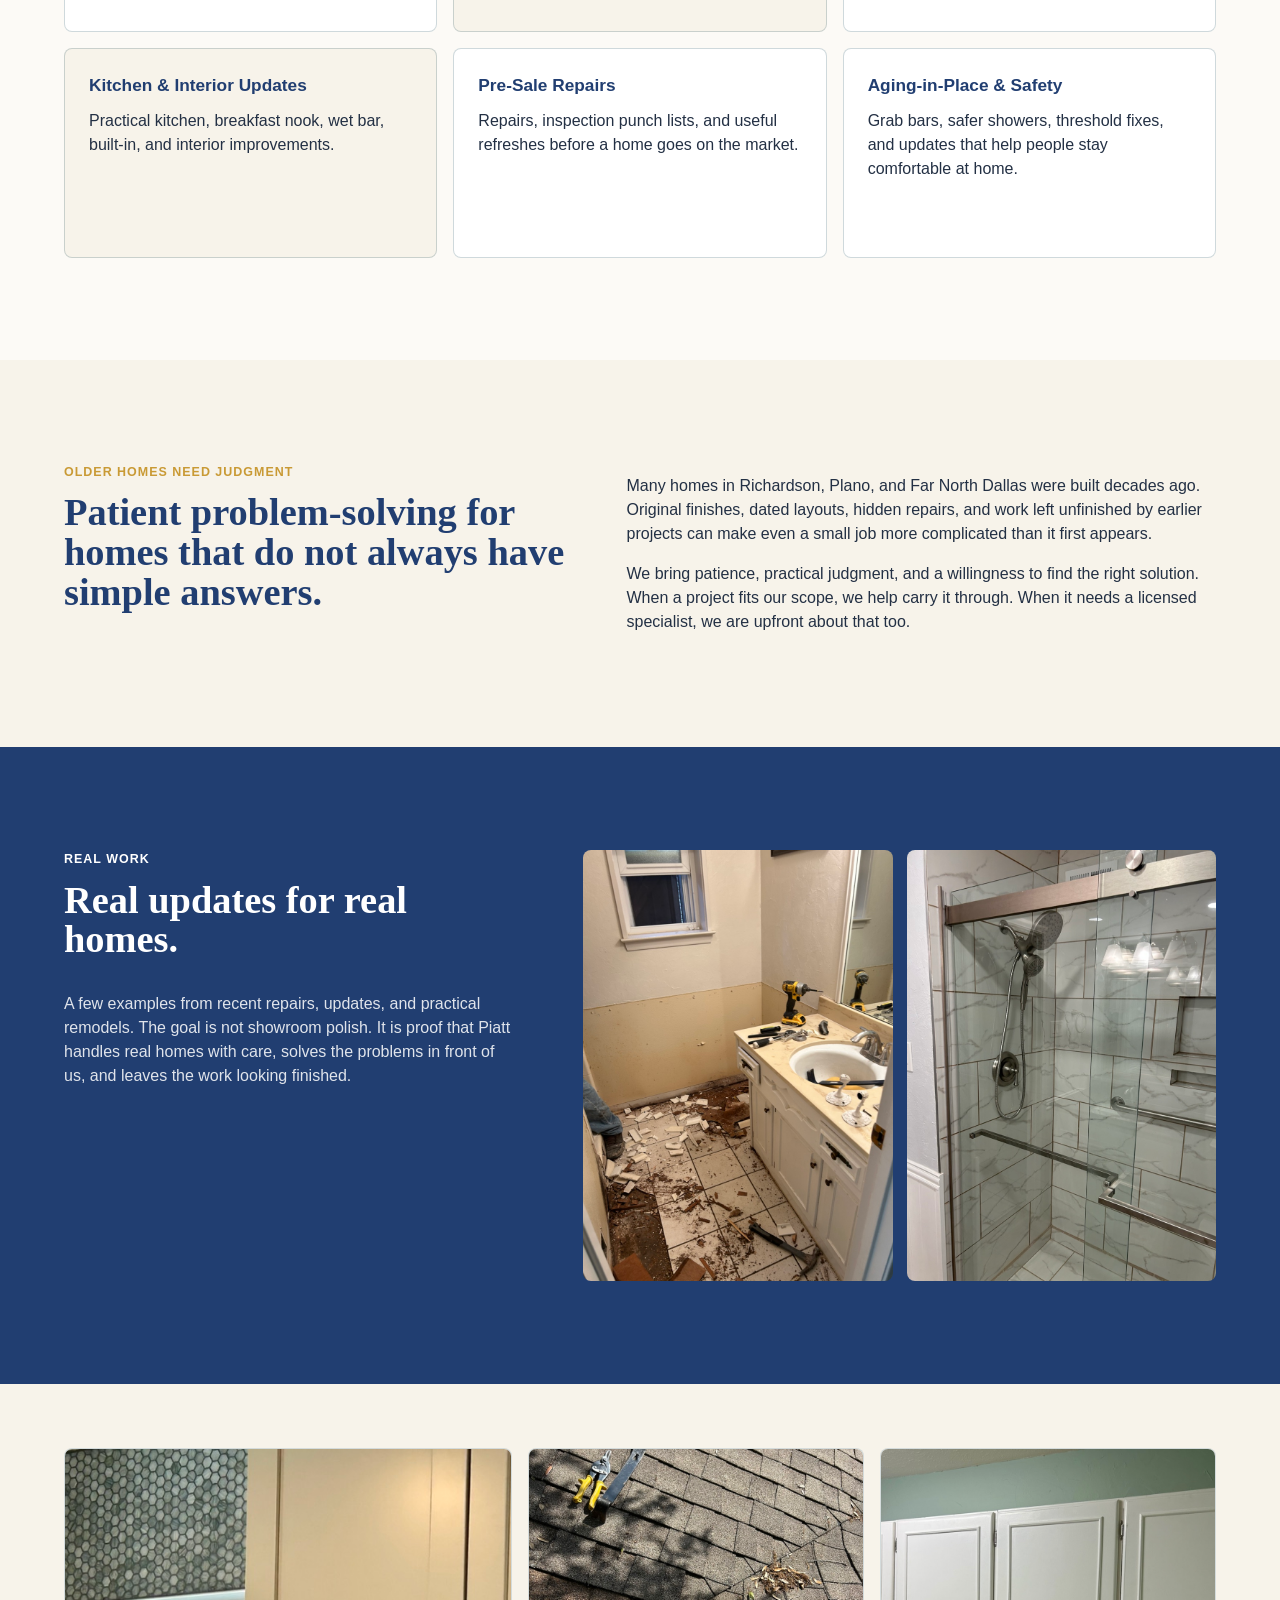
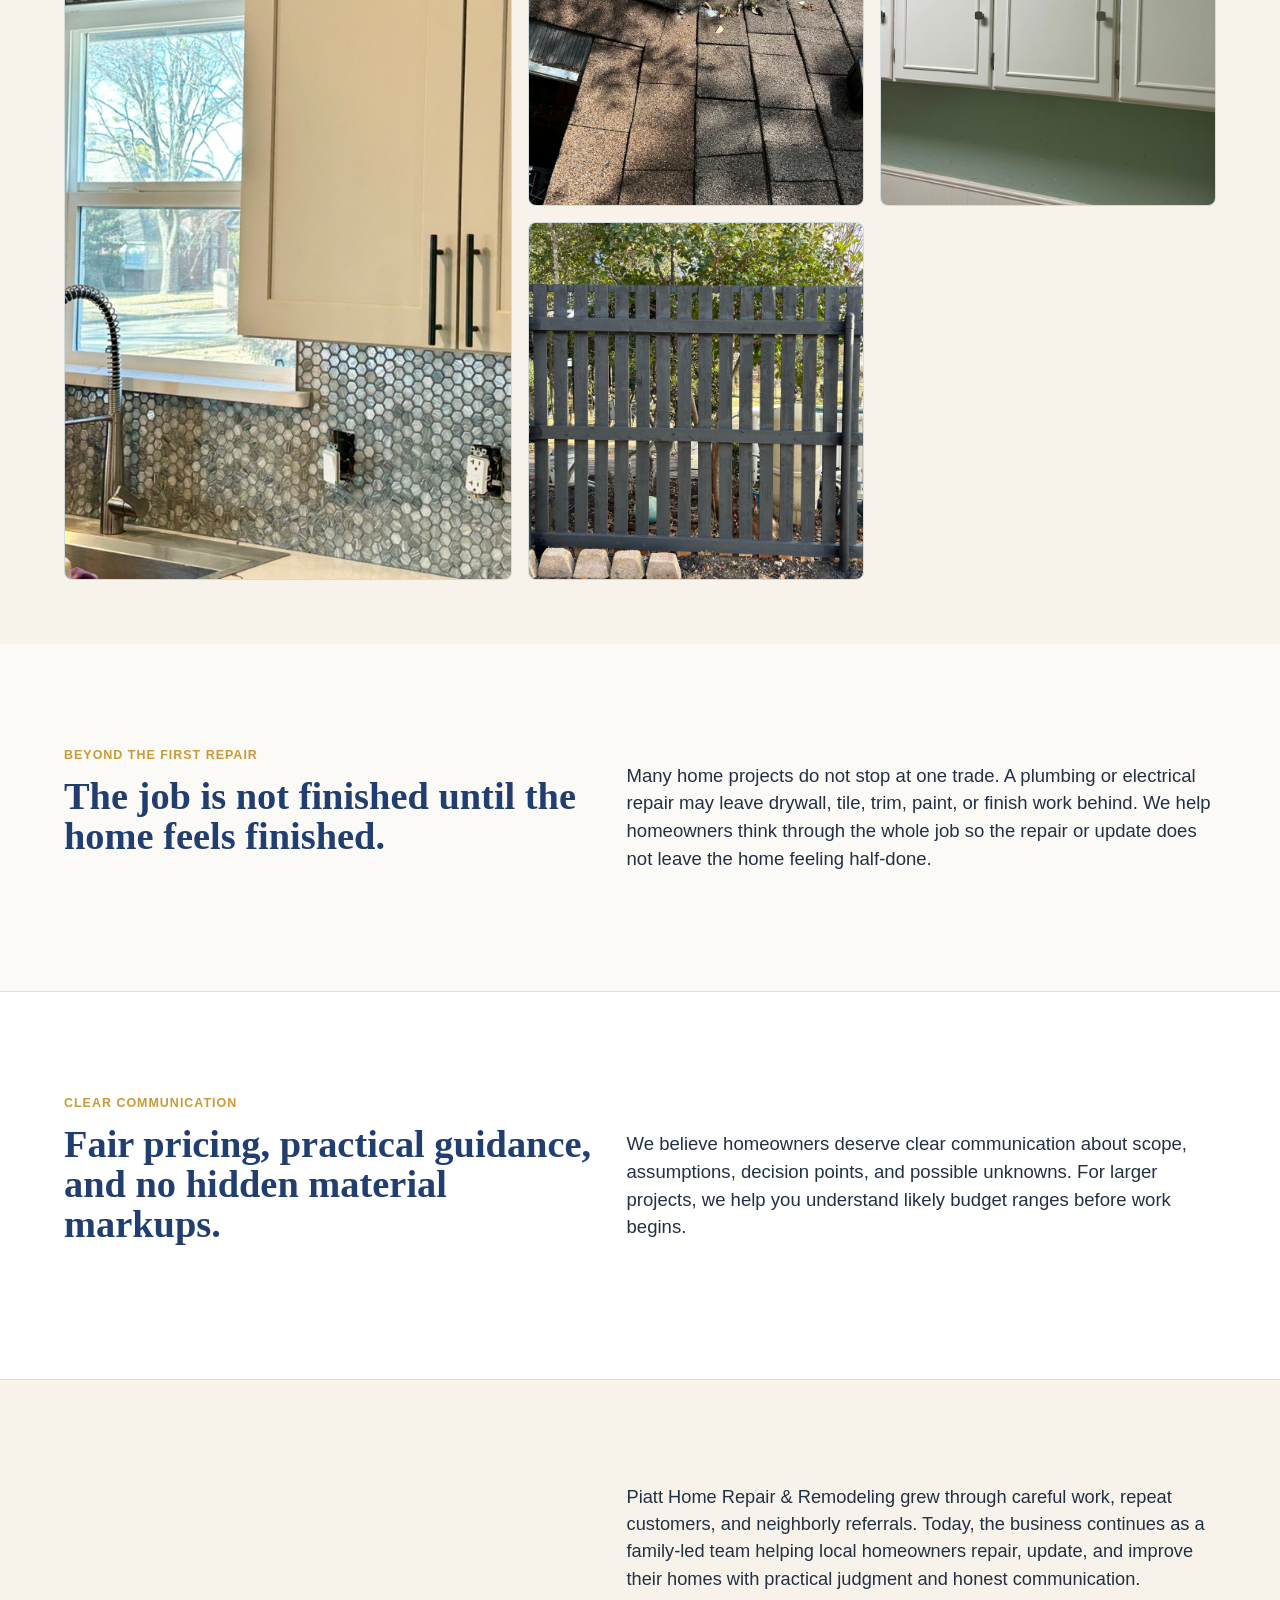
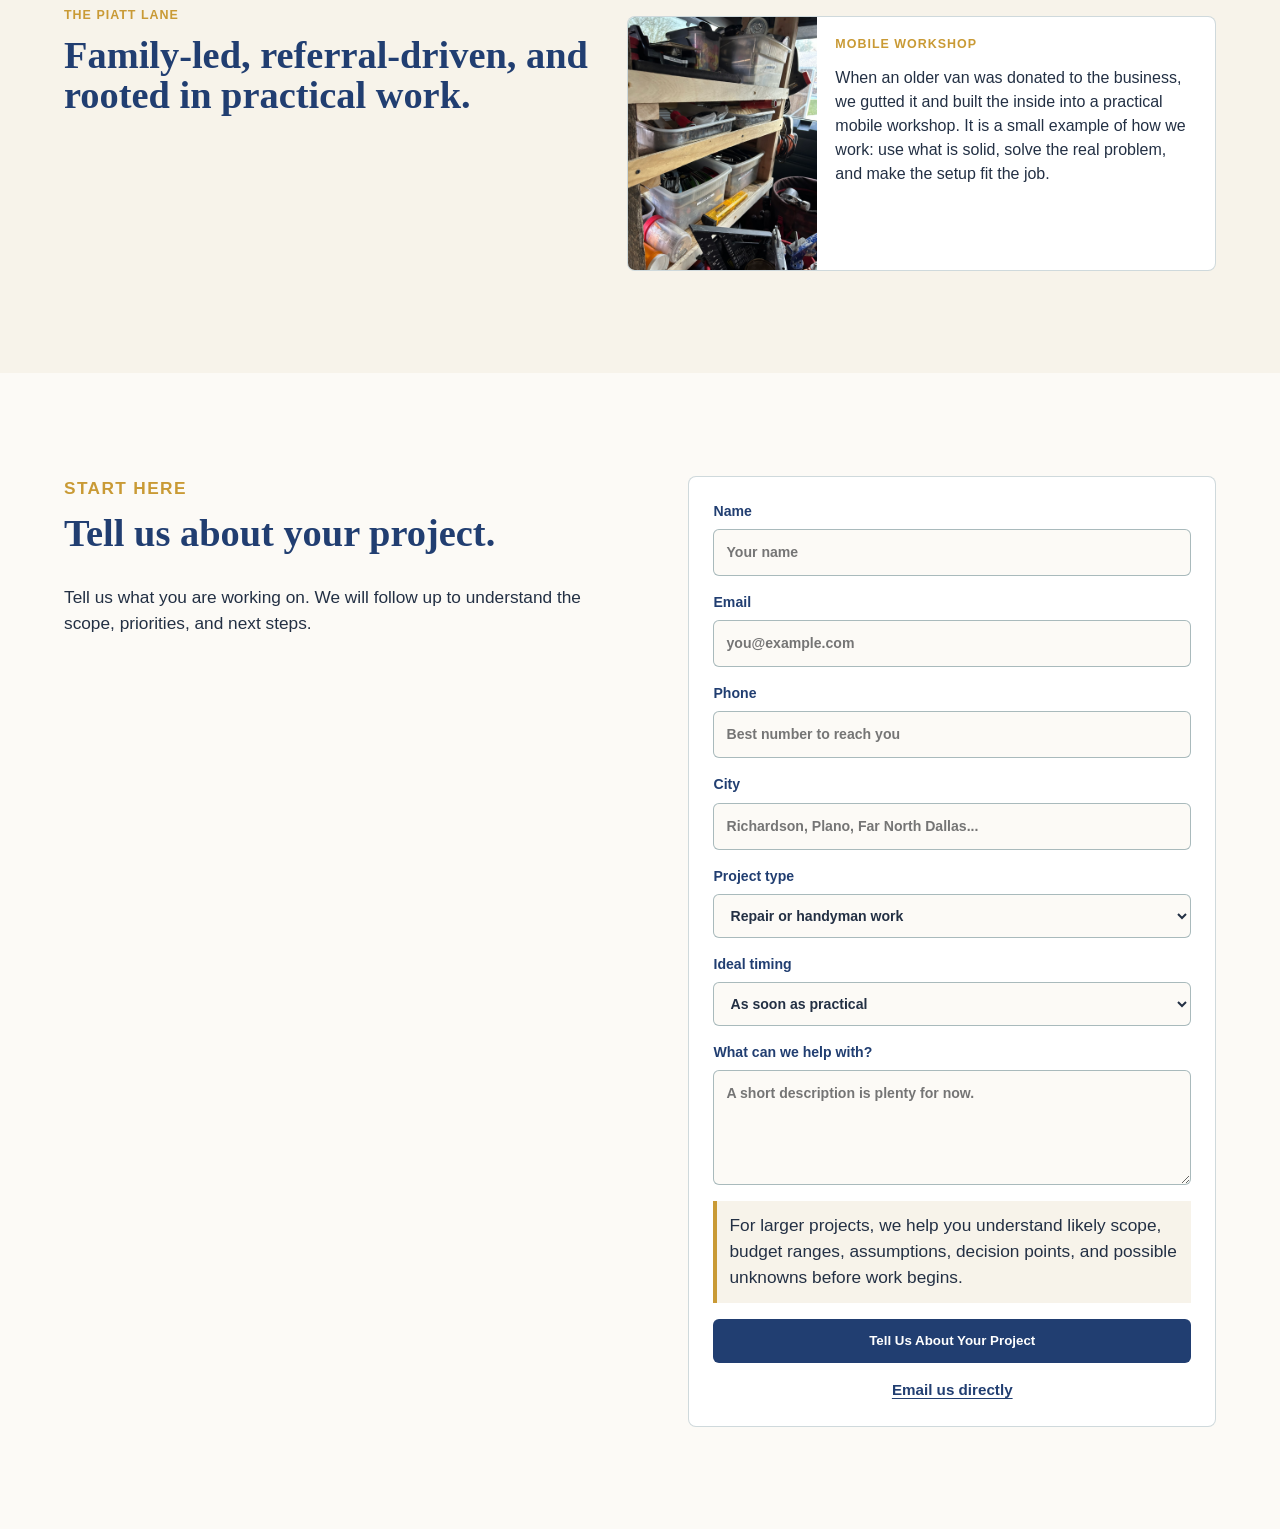
==== commit 85d7f91b: "Send project form through Web3Forms" ====
--- a/index.html
+++ b/index.html
@@ -234,13 +234,17 @@
         </div>
         <form
           class="contact-card"
-          action="mailto:christianpiatt71@gmail.com?subject=New%20project%20inquiry%20from%20PiattHomeRepair.com"
+          action="https://api.web3forms.com/submit"
           method="POST"
-          enctype="text/plain"
         >
+          <input type="hidden" name="access_key" value="ce83958d-3904-46b8-b8a4-35507c3b1bc1" />
+          <input type="hidden" name="subject" value="New project inquiry from PiattHomeRepair.com" />
+          <input type="hidden" name="from_name" value="Piatt Home Repair Website" />
+          <input type="hidden" name="redirect" value="https://piatthomerepair.com/thanks.html" />
+          <input type="checkbox" name="botcheck" class="botcheck" tabindex="-1" autocomplete="off" />
           <label>
             Name
-            <input type="text" name="name" placeholder="Your name" required />
+            <input type="text" name="Homeowner name" placeholder="Your name" required />
           </label>
           <label>
             Email
@@ -248,15 +252,15 @@
           </label>
           <label>
             Phone
-            <input type="tel" name="phone" placeholder="Best number to reach you" />
+            <input type="tel" name="Phone number" placeholder="Best number to reach you" />
           </label>
           <label>
             City
-            <input type="text" name="city" placeholder="Richardson, Plano, Far North Dallas..." required />
+            <input type="text" name="City / service area" placeholder="Richardson, Plano, Far North Dallas..." required />
           </label>
           <label>
             Project type
-            <select name="project_type" required>
+            <select name="Project type" required>
               <option>Repair or handyman work</option>
               <option>Home updates for an older home</option>
               <option>Bathroom remodeling</option>
@@ -269,7 +273,7 @@
           </label>
           <label>
             Ideal timing
-            <select name="ideal_timing">
+            <select name="Ideal timing">
               <option>As soon as practical</option>
               <option>In the next few weeks</option>
               <option>In the next few months</option>
@@ -279,15 +283,12 @@
           </label>
           <label>
             What can we help with?
-            <textarea name="message" placeholder="A short description is plenty for now." required></textarea>
+            <textarea name="Project details" placeholder="A short description is plenty for now." required></textarea>
           </label>
           <p class="form-note">
             For larger projects, we help you understand likely scope, budget ranges, assumptions, decision points, and
             possible unknowns before work begins.
           </p>
-          <p class="form-note">
-            For now, this button opens an email draft so your message can be sent directly.
-          </p>
           <button type="submit">Tell Us About Your Project</button>
           <a class="email-fallback" href="mailto:christianpiatt71@gmail.com">Email us directly</a>
         </form>
--- a/styles.css
+++ b/styles.css
@@ -447,6 +447,10 @@
   font-size: 0.92rem;
 }
 
+.botcheck {
+  display: none;
+}
+
 label {
   display: grid;
   gap: 7px;
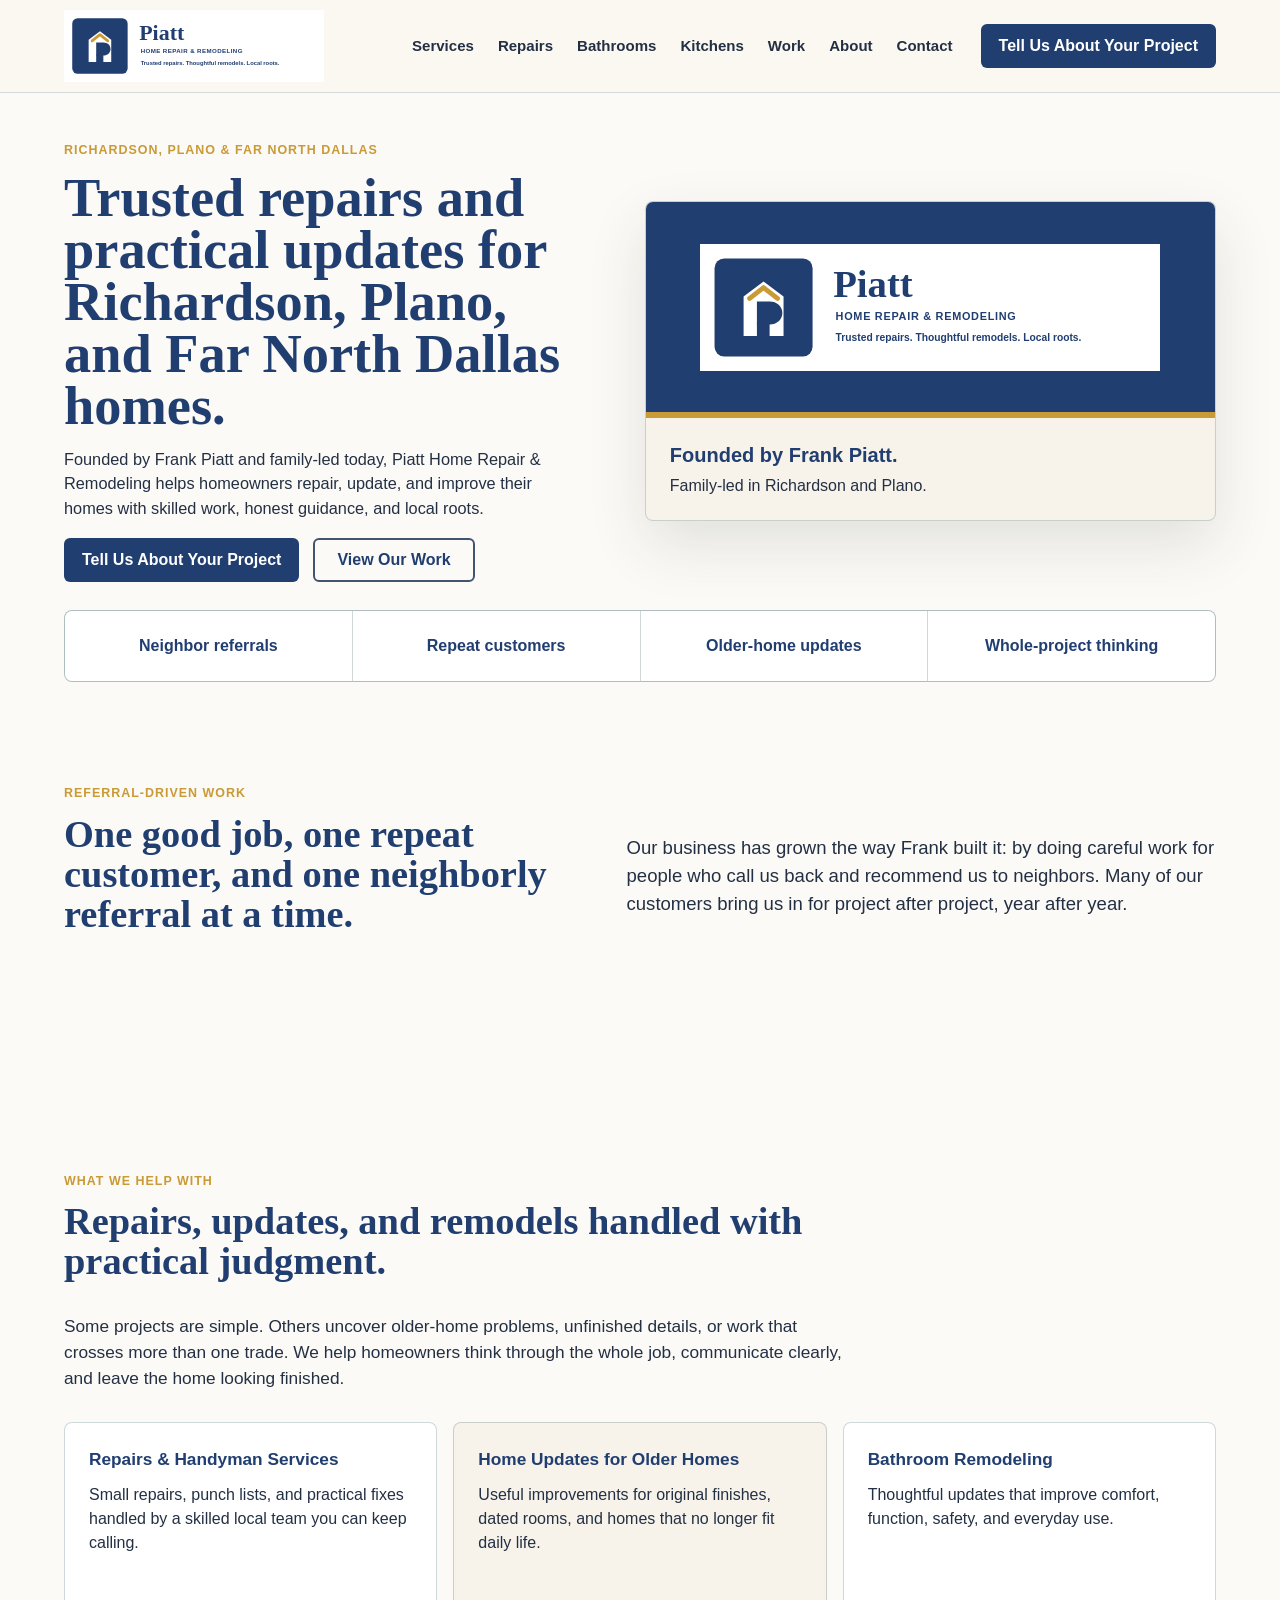
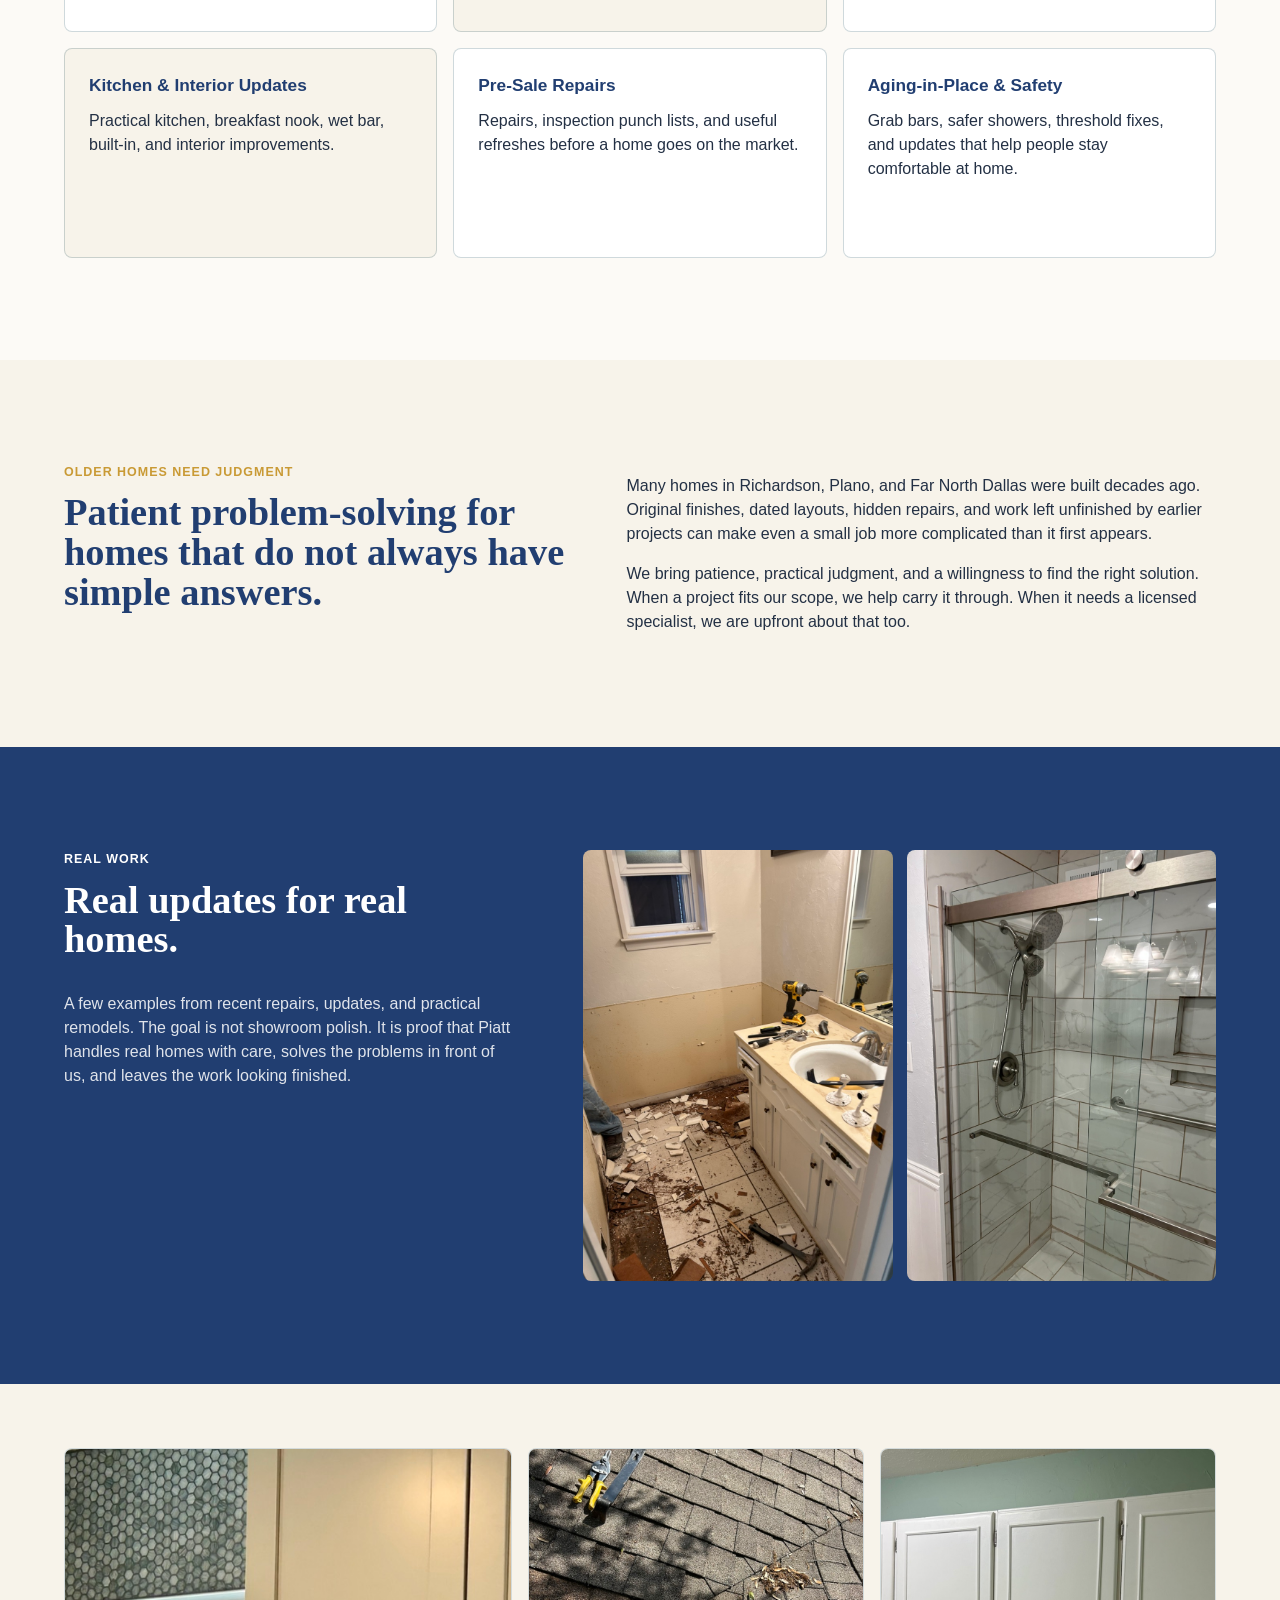
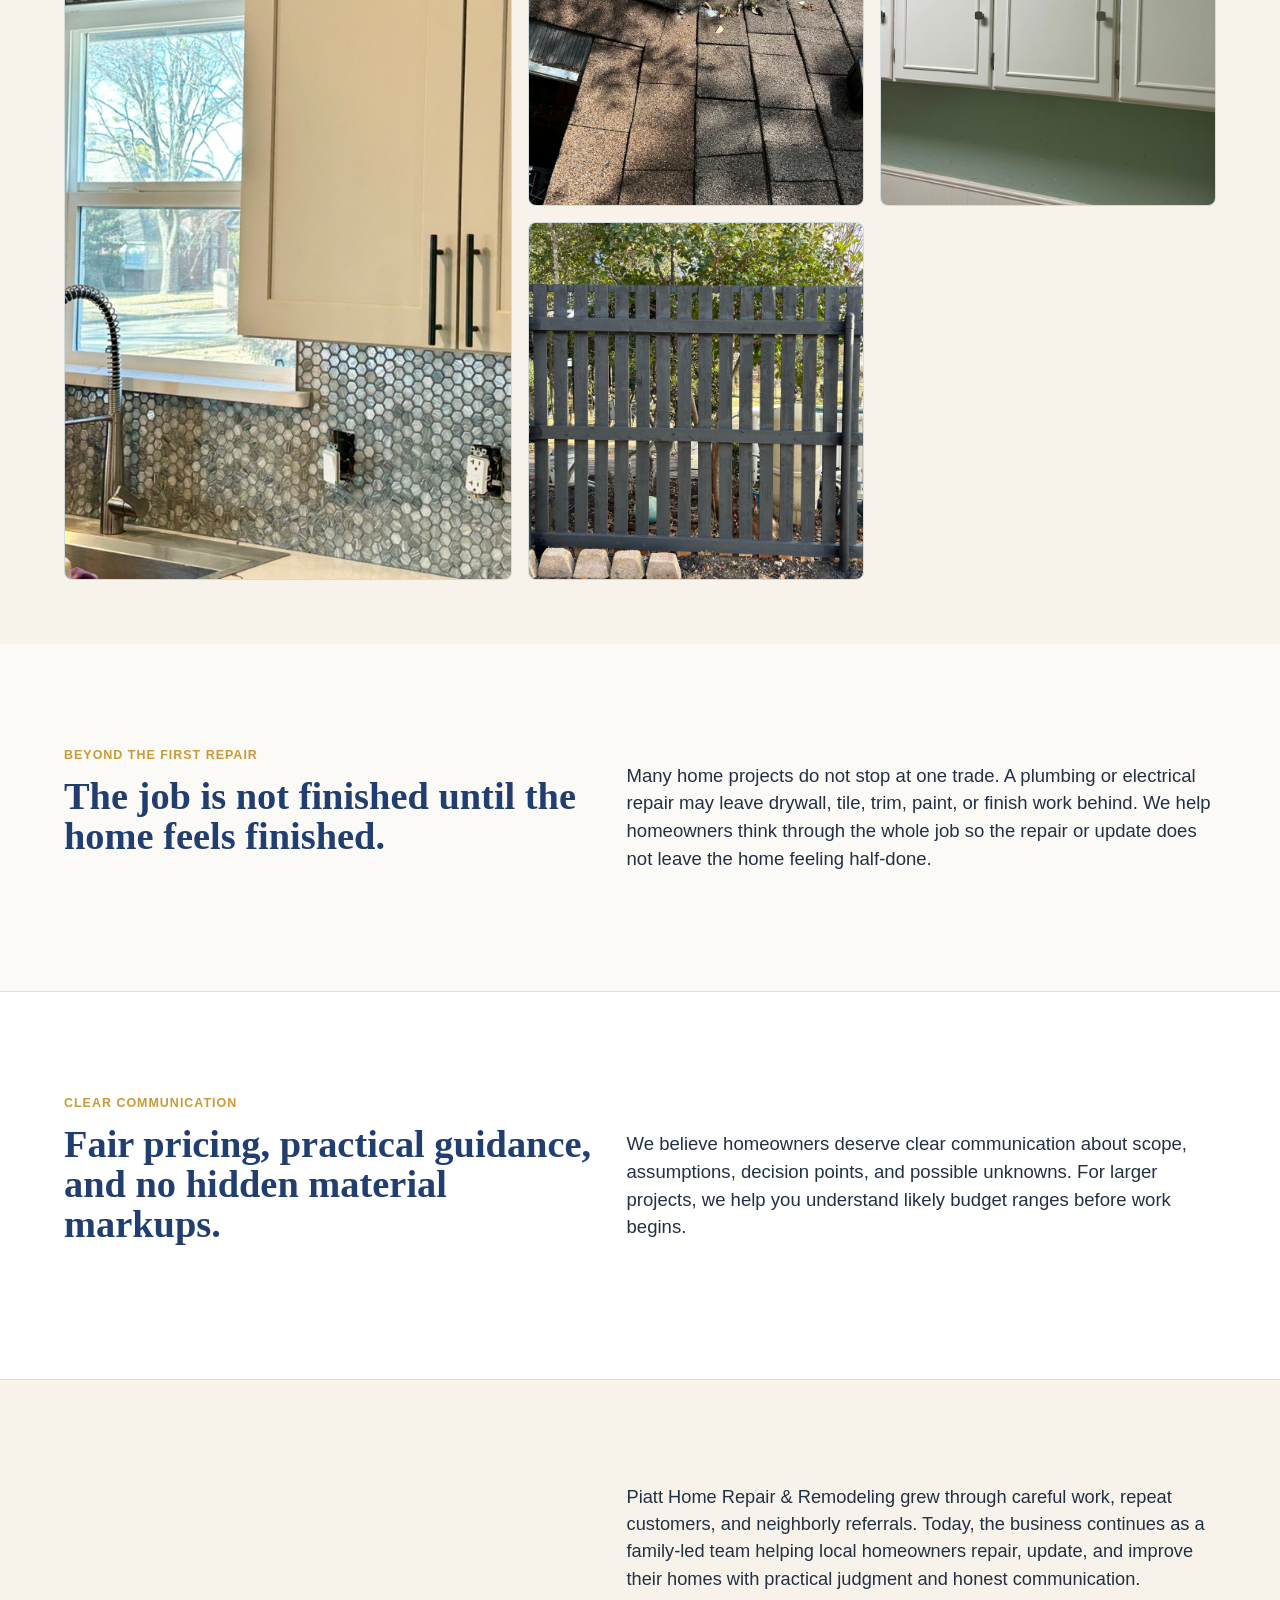
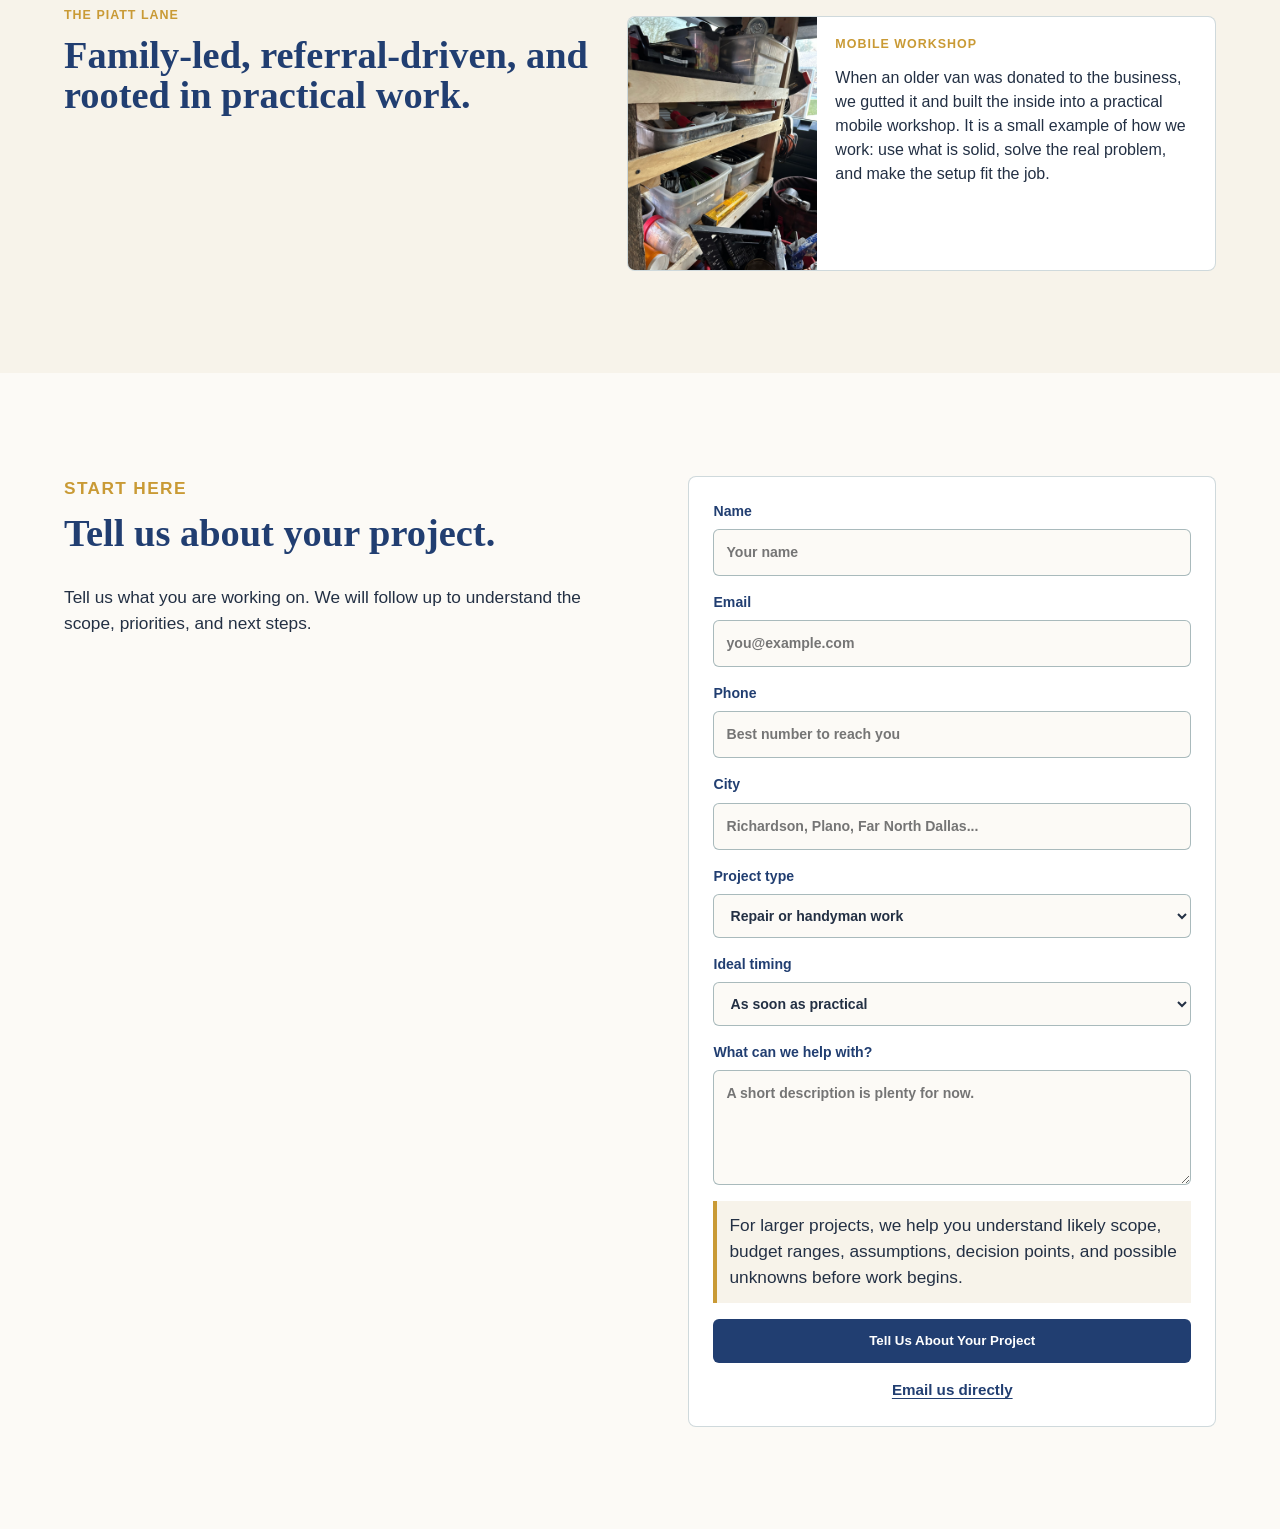
==== commit e10b7fb3: "Add local service pages" ====
--- a/index.html
+++ b/index.html
@@ -6,9 +6,71 @@
     <title>Piatt Home Repair & Remodeling | Richardson, Plano & Far North Dallas</title>
     <meta
       name="description"
-      content="Dependable repairs, practical updates, and thoughtful remodels for Richardson, Plano, and Far North Dallas homeowners."
+      content="Piatt Home Repair & Remodeling provides trusted repairs, practical home updates, bathroom remodeling, kitchen updates, and handyman services for Richardson, Plano, and Far North Dallas homeowners."
     />
+    <meta name="robots" content="index, follow, max-image-preview:large" />
+    <meta name="theme-color" content="#213e71" />
+    <link rel="canonical" href="https://piatthomerepair.com/" />
+    <meta property="og:type" content="website" />
+    <meta property="og:locale" content="en_US" />
+    <meta property="og:site_name" content="Piatt Home Repair & Remodeling" />
+    <meta property="og:title" content="Piatt Home Repair & Remodeling | Richardson, Plano & Far North Dallas" />
+    <meta
+      property="og:description"
+      content="Trusted repairs, practical home updates, and thoughtful remodels for Richardson, Plano, and Far North Dallas homeowners."
+    />
+    <meta property="og:url" content="https://piatthomerepair.com/" />
+    <meta property="og:image" content="https://piatthomerepair.com/assets/projects/kitchen-backsplash.jpg" />
+    <meta name="twitter:card" content="summary_large_image" />
+    <meta name="twitter:title" content="Piatt Home Repair & Remodeling" />
+    <meta
+      name="twitter:description"
+      content="Trusted repairs, practical home updates, and thoughtful remodels for Richardson, Plano, and Far North Dallas homeowners."
+    />
+    <meta name="twitter:image" content="https://piatthomerepair.com/assets/projects/kitchen-backsplash.jpg" />
     <link rel="stylesheet" href="styles.css" />
+    <script type="application/ld+json">
+      {
+        "@context": "https://schema.org",
+        "@type": "HomeAndConstructionBusiness",
+        "@id": "https://piatthomerepair.com/#business",
+        "name": "Piatt Home Repair & Remodeling",
+        "url": "https://piatthomerepair.com/",
+        "logo": "https://piatthomerepair.com/assets/piatt-logo-compass-horizontal.svg",
+        "image": "https://piatthomerepair.com/assets/projects/kitchen-backsplash.jpg",
+        "email": "christianpiatt71@gmail.com",
+        "slogan": "Trusted repairs. Thoughtful remodels. Local roots.",
+        "founder": {
+          "@type": "Person",
+          "name": "Frank Piatt"
+        },
+        "description": "Piatt Home Repair & Remodeling provides dependable repairs, practical updates, and thoughtful remodels for Richardson, Plano, and Far North Dallas homeowners.",
+        "areaServed": [
+          {
+            "@type": "City",
+            "name": "Richardson"
+          },
+          {
+            "@type": "City",
+            "name": "Plano"
+          },
+          {
+            "@type": "Place",
+            "name": "Far North Dallas"
+          }
+        ],
+        "serviceType": [
+          "Home repairs",
+          "Handyman services",
+          "Bathroom remodeling",
+          "Kitchen and interior updates",
+          "Pre-sale repairs",
+          "Inspection punch lists",
+          "Aging-in-place and home safety updates",
+          "Seasonal maintenance"
+        ]
+      }
+    </script>
   </head>
   <body>
     <header class="site-header">
@@ -17,6 +79,9 @@
       </a>
       <nav class="nav" aria-label="Main navigation">
         <a href="#services">Services</a>
+        <a href="home-repairs-richardson-plano.html">Repairs</a>
+        <a href="bathroom-remodeling-richardson-plano.html">Bathrooms</a>
+        <a href="kitchen-interior-updates-richardson-plano.html">Kitchens</a>
         <a href="#work">Work</a>
         <a href="#about">About</a>
         <a href="#contact">Contact</a>
@@ -78,27 +143,27 @@
           </p>
         </div>
         <div class="service-grid">
-          <article>
+          <a class="service-card" href="home-repairs-richardson-plano.html">
             <h3>Repairs & Handyman Services</h3>
             <p>Small repairs, punch lists, and practical fixes handled by a skilled local team you can keep calling.</p>
-          </article>
-          <article>
+          </a>
+          <article class="service-card">
             <h3>Home Updates for Older Homes</h3>
             <p>Useful improvements for original finishes, dated rooms, and homes that no longer fit daily life.</p>
           </article>
-          <article>
+          <a class="service-card" href="bathroom-remodeling-richardson-plano.html">
             <h3>Bathroom Remodeling</h3>
             <p>Thoughtful updates that improve comfort, function, safety, and everyday use.</p>
-          </article>
-          <article>
+          </a>
+          <a class="service-card" href="kitchen-interior-updates-richardson-plano.html">
             <h3>Kitchen & Interior Updates</h3>
             <p>Practical kitchen, breakfast nook, wet bar, built-in, and interior improvements.</p>
-          </article>
-          <article>
+          </a>
+          <article class="service-card">
             <h3>Pre-Sale Repairs</h3>
             <p>Repairs, inspection punch lists, and useful refreshes before a home goes on the market.</p>
           </article>
-          <article>
+          <article class="service-card">
             <h3>Aging-in-Place & Safety</h3>
             <p>Grab bars, safer showers, threshold fixes, and updates that help people stay comfortable at home.</p>
           </article>
--- a/styles.css
+++ b/styles.css
@@ -266,7 +266,8 @@
   gap: 16px;
 }
 
-.service-grid article {
+.service-card {
+  display: block;
   min-height: 210px;
   padding: 24px;
   border: 1px solid rgba(54, 95, 109, 0.24);
@@ -274,9 +275,13 @@
   background: var(--white);
 }
 
-.service-grid article:nth-child(2),
-.service-grid article:nth-child(4) {
+.service-card:nth-child(2),
+.service-card:nth-child(4) {
   background: var(--cream);
+}
+
+.service-card p:last-child {
+  margin-bottom: 0;
 }
 
 .proof-section {
@@ -500,15 +505,88 @@
   max-width: 860px;
 }
 
+.page-hero {
+  display: grid;
+  grid-template-columns: minmax(0, 0.9fr) minmax(340px, 0.8fr);
+  gap: clamp(28px, 5vw, 70px);
+  align-items: center;
+  padding: clamp(54px, 8vw, 110px) clamp(22px, 5vw, 72px) clamp(38px, 6vw, 72px);
+}
+
+.page-hero img {
+  display: block;
+  width: 100%;
+  aspect-ratio: 4 / 3;
+  border-radius: 8px;
+  object-fit: cover;
+  box-shadow: 0 24px 60px rgba(34, 48, 43, 0.12);
+}
+
+.service-detail {
+  display: grid;
+  grid-template-columns: minmax(0, 0.85fr) minmax(320px, 1fr);
+  gap: clamp(28px, 5vw, 72px);
+  padding: clamp(54px, 7vw, 92px) clamp(22px, 5vw, 72px);
+}
+
+.service-detail:nth-of-type(even) {
+  background: var(--cream);
+}
+
+.check-list {
+  display: grid;
+  gap: 12px;
+  margin: 0;
+  padding: 0;
+  list-style: none;
+}
+
+.check-list li {
+  padding: 14px 16px;
+  border-left: 5px solid var(--gold);
+  background: var(--white);
+  color: var(--charcoal);
+  font-weight: 700;
+}
+
+.service-cta {
+  display: grid;
+  grid-template-columns: minmax(0, 1fr) auto;
+  gap: 24px;
+  align-items: center;
+  padding: clamp(48px, 7vw, 86px) clamp(22px, 5vw, 72px);
+  background: var(--blue);
+  color: var(--white);
+}
+
+.service-cta h2,
+.service-cta .eyebrow {
+  color: var(--white);
+}
+
+.service-cta p {
+  max-width: 740px;
+  margin-bottom: 0;
+  color: rgba(255, 255, 255, 0.86);
+}
+
+.service-cta .button.primary {
+  background: var(--white);
+  color: var(--blue);
+}
+
 @media (max-width: 980px) {
   .site-header,
   .hero,
+  .page-hero,
   .repeat-section,
   .proof-section,
   .whole-project-section,
   .pricing-band,
   .about-band,
-  .contact-section {
+  .contact-section,
+  .service-detail,
+  .service-cta {
     grid-template-columns: 1fr;
   }
 
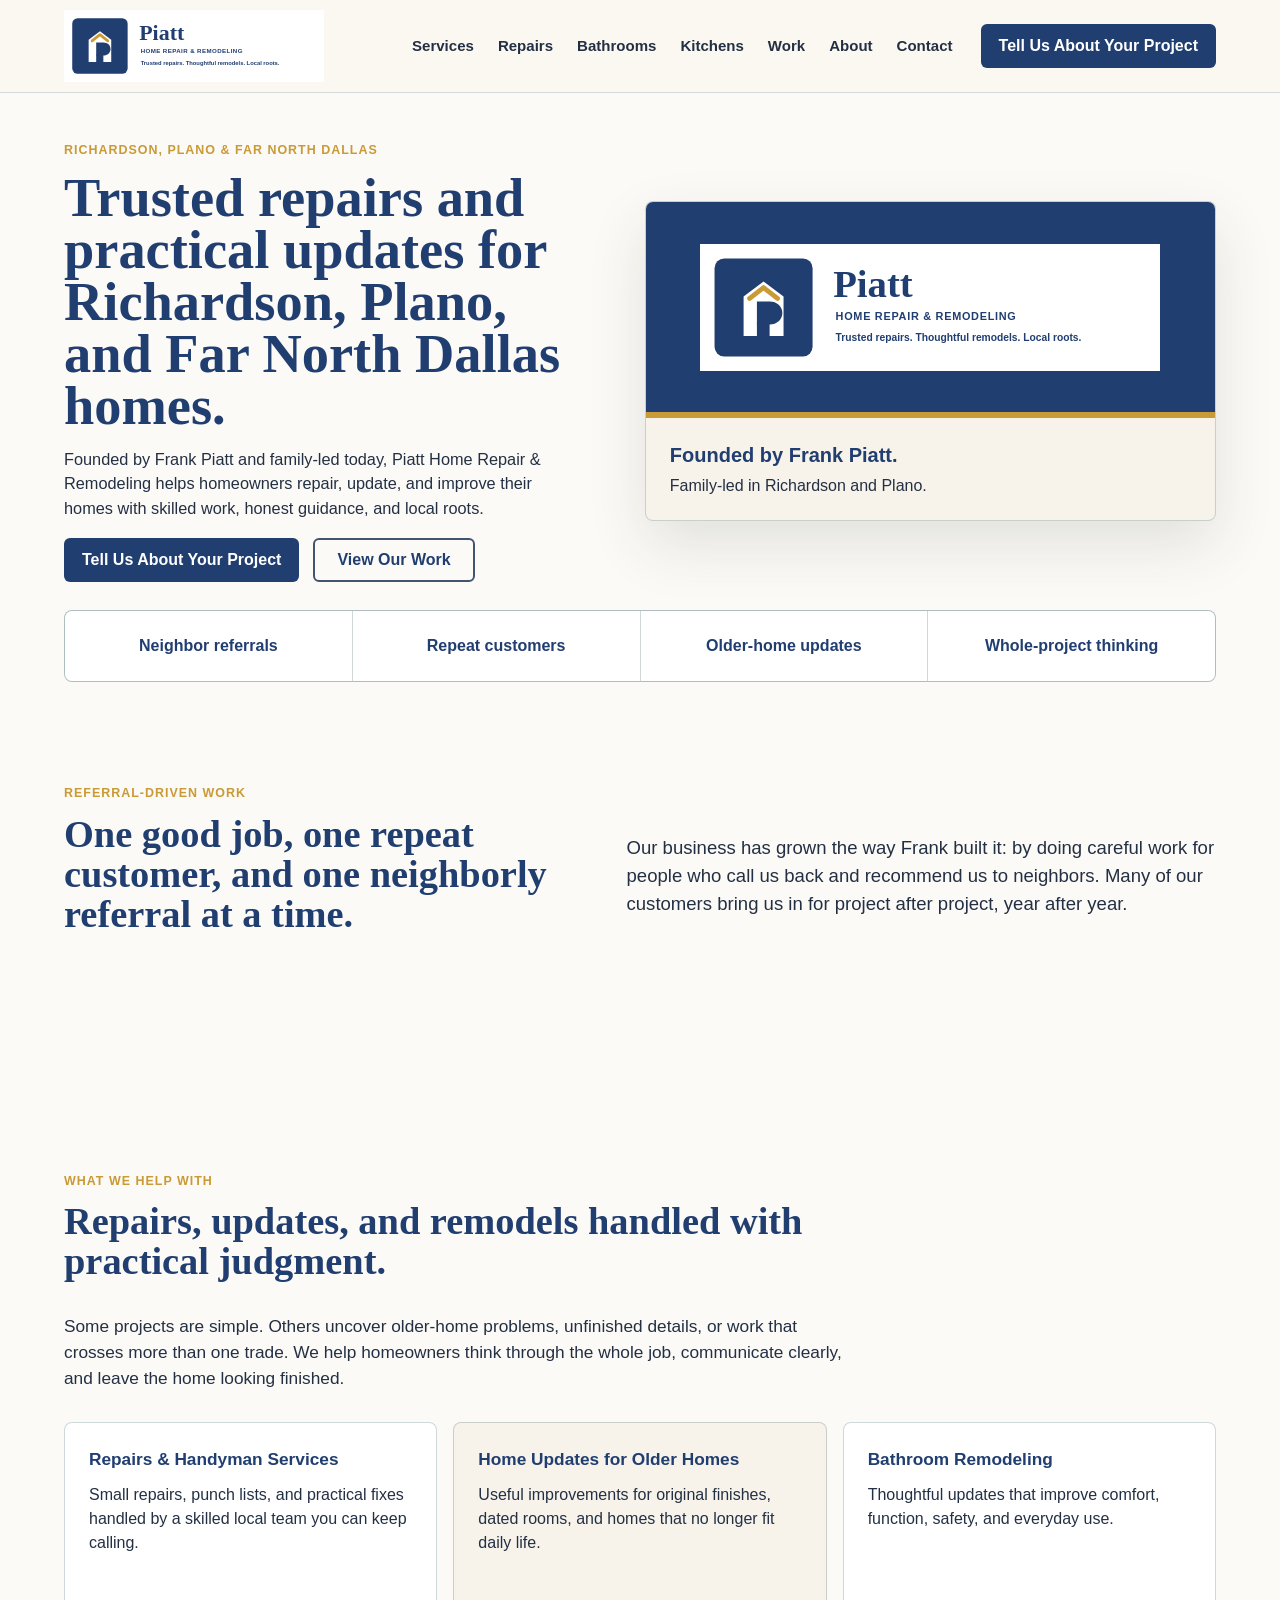
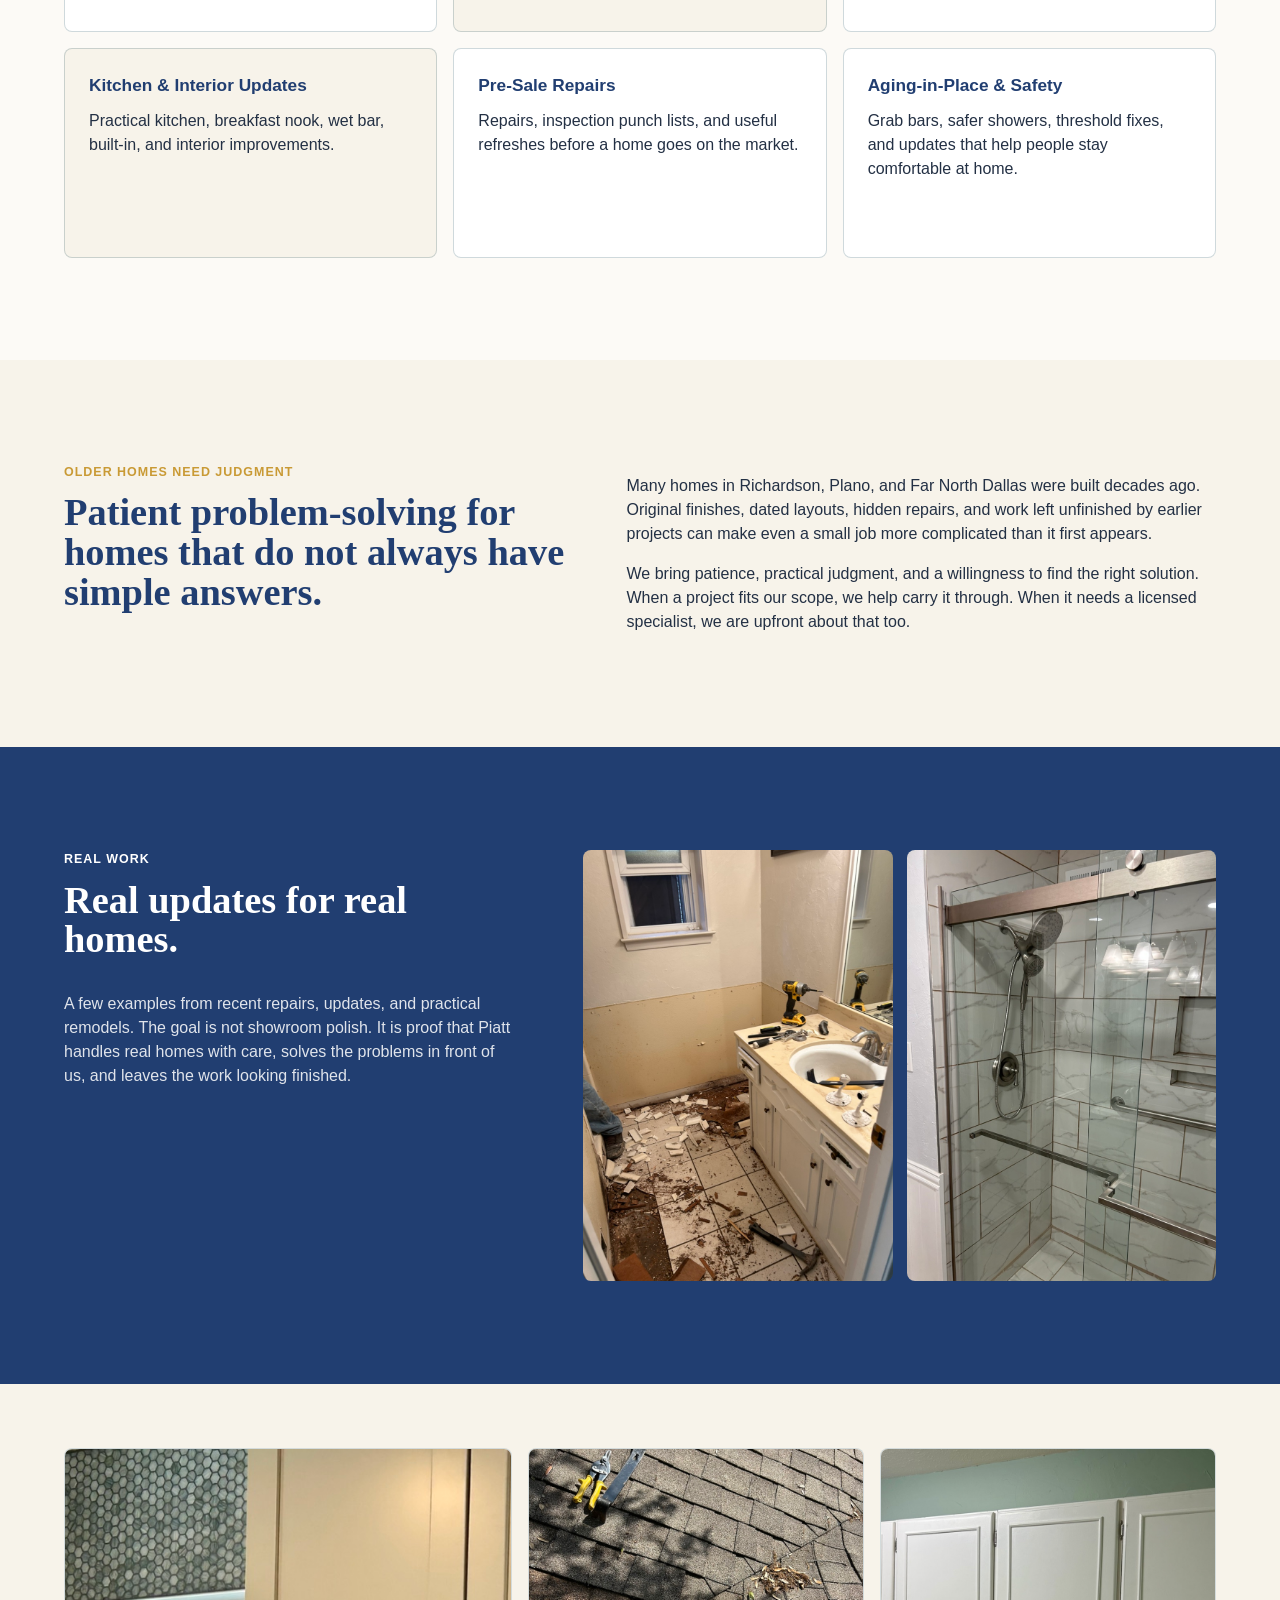
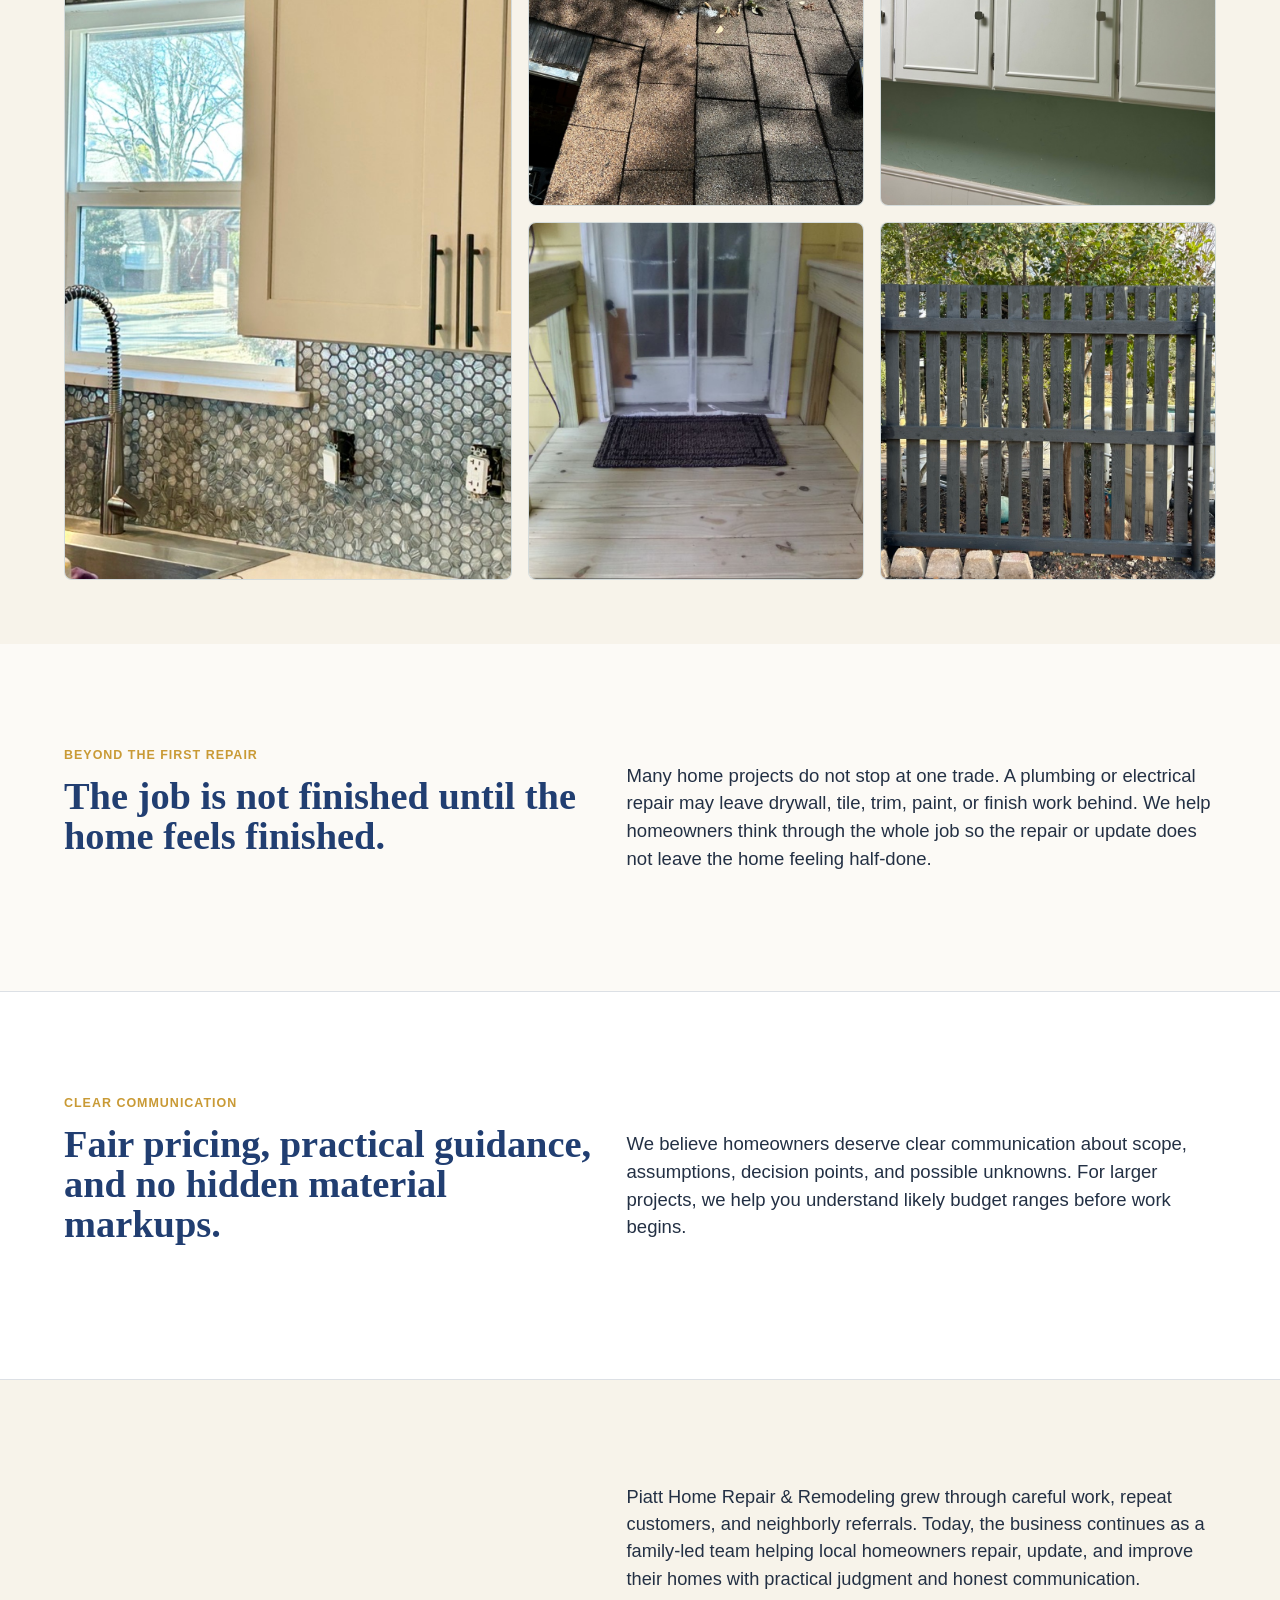
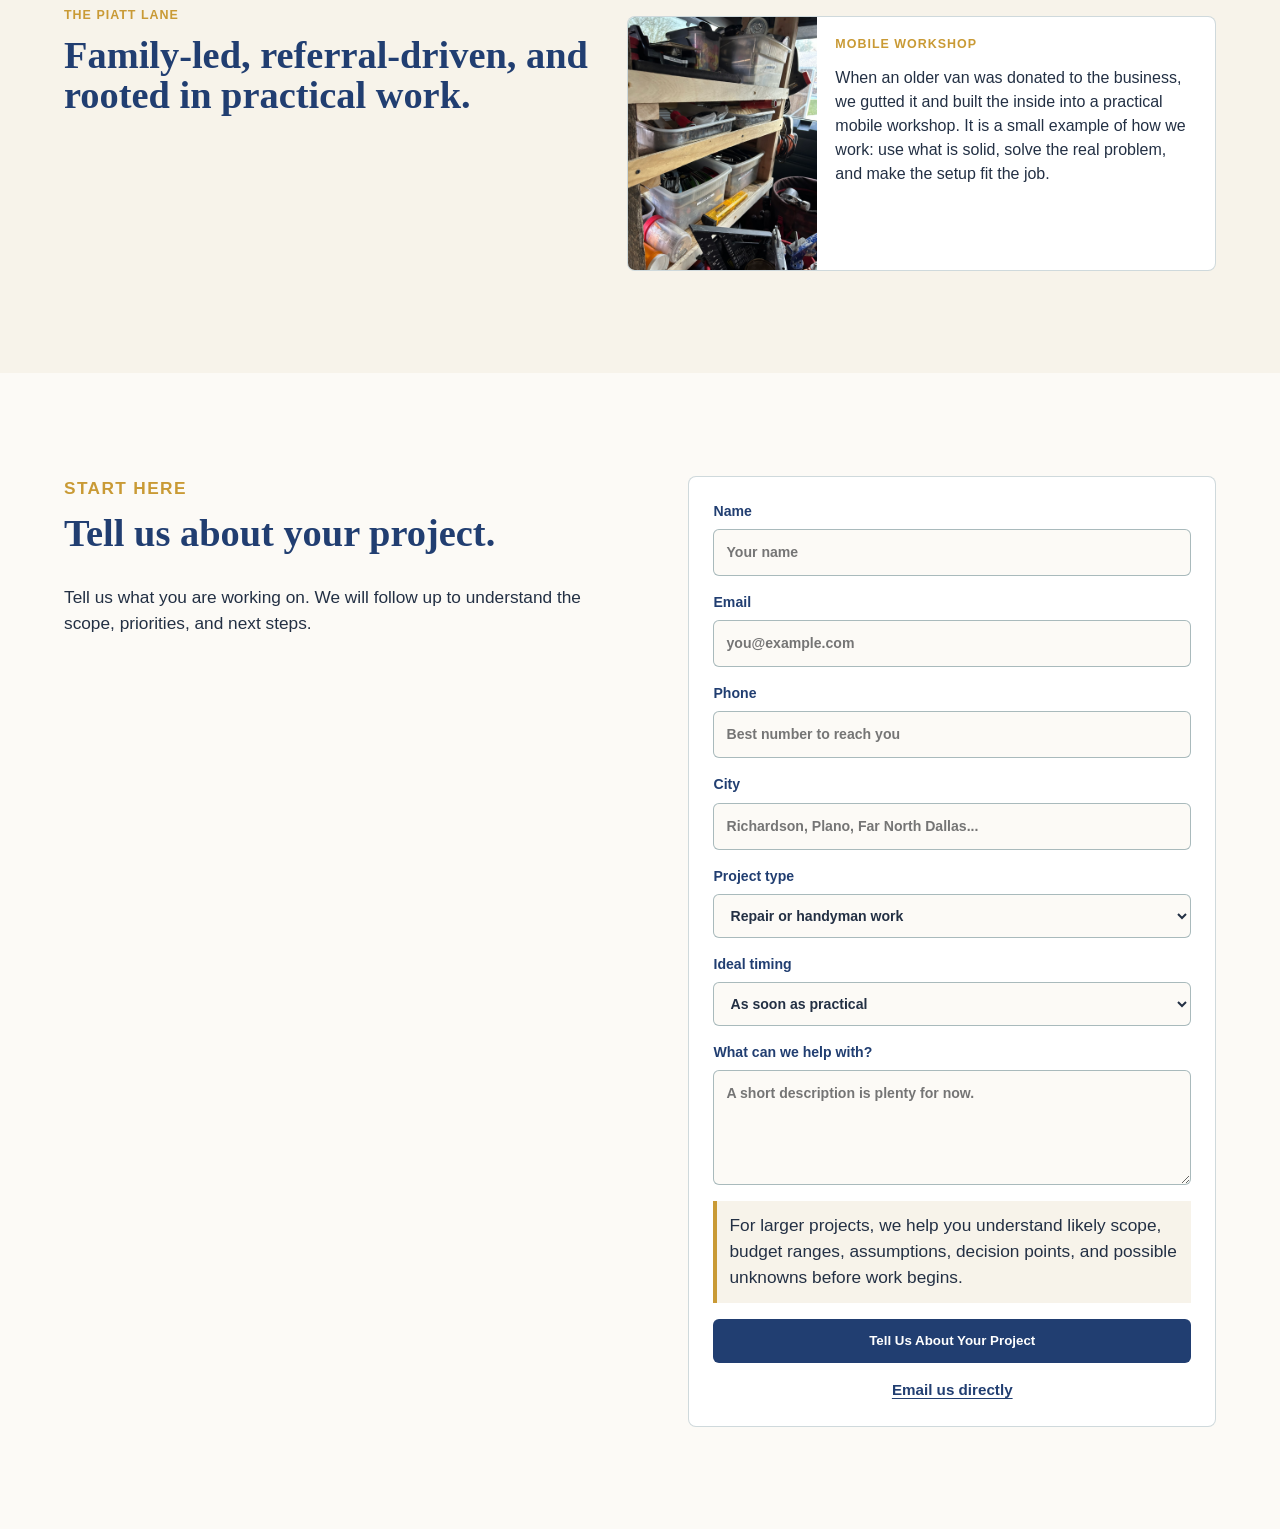
==== commit 35527ad3: "Add wooden steps project photo" ====
--- a/index.html
+++ b/index.html
@@ -233,6 +233,13 @@
           </div>
         </article>
         <article class="project-card">
+          <img src="assets/projects/wooden-steps.jpg" alt="Finished wood porch steps and handrails at a back door" />
+          <div>
+            <p class="project-type">Exterior carpentry</p>
+            <h3>Wood porch steps rebuilt for sturdier, safer everyday access.</h3>
+          </div>
+        </article>
+        <article class="project-card">
           <img src="assets/projects/fence-build.jpg" alt="New stained fence and gate section" />
           <div>
             <p class="project-type">Exterior work</p>
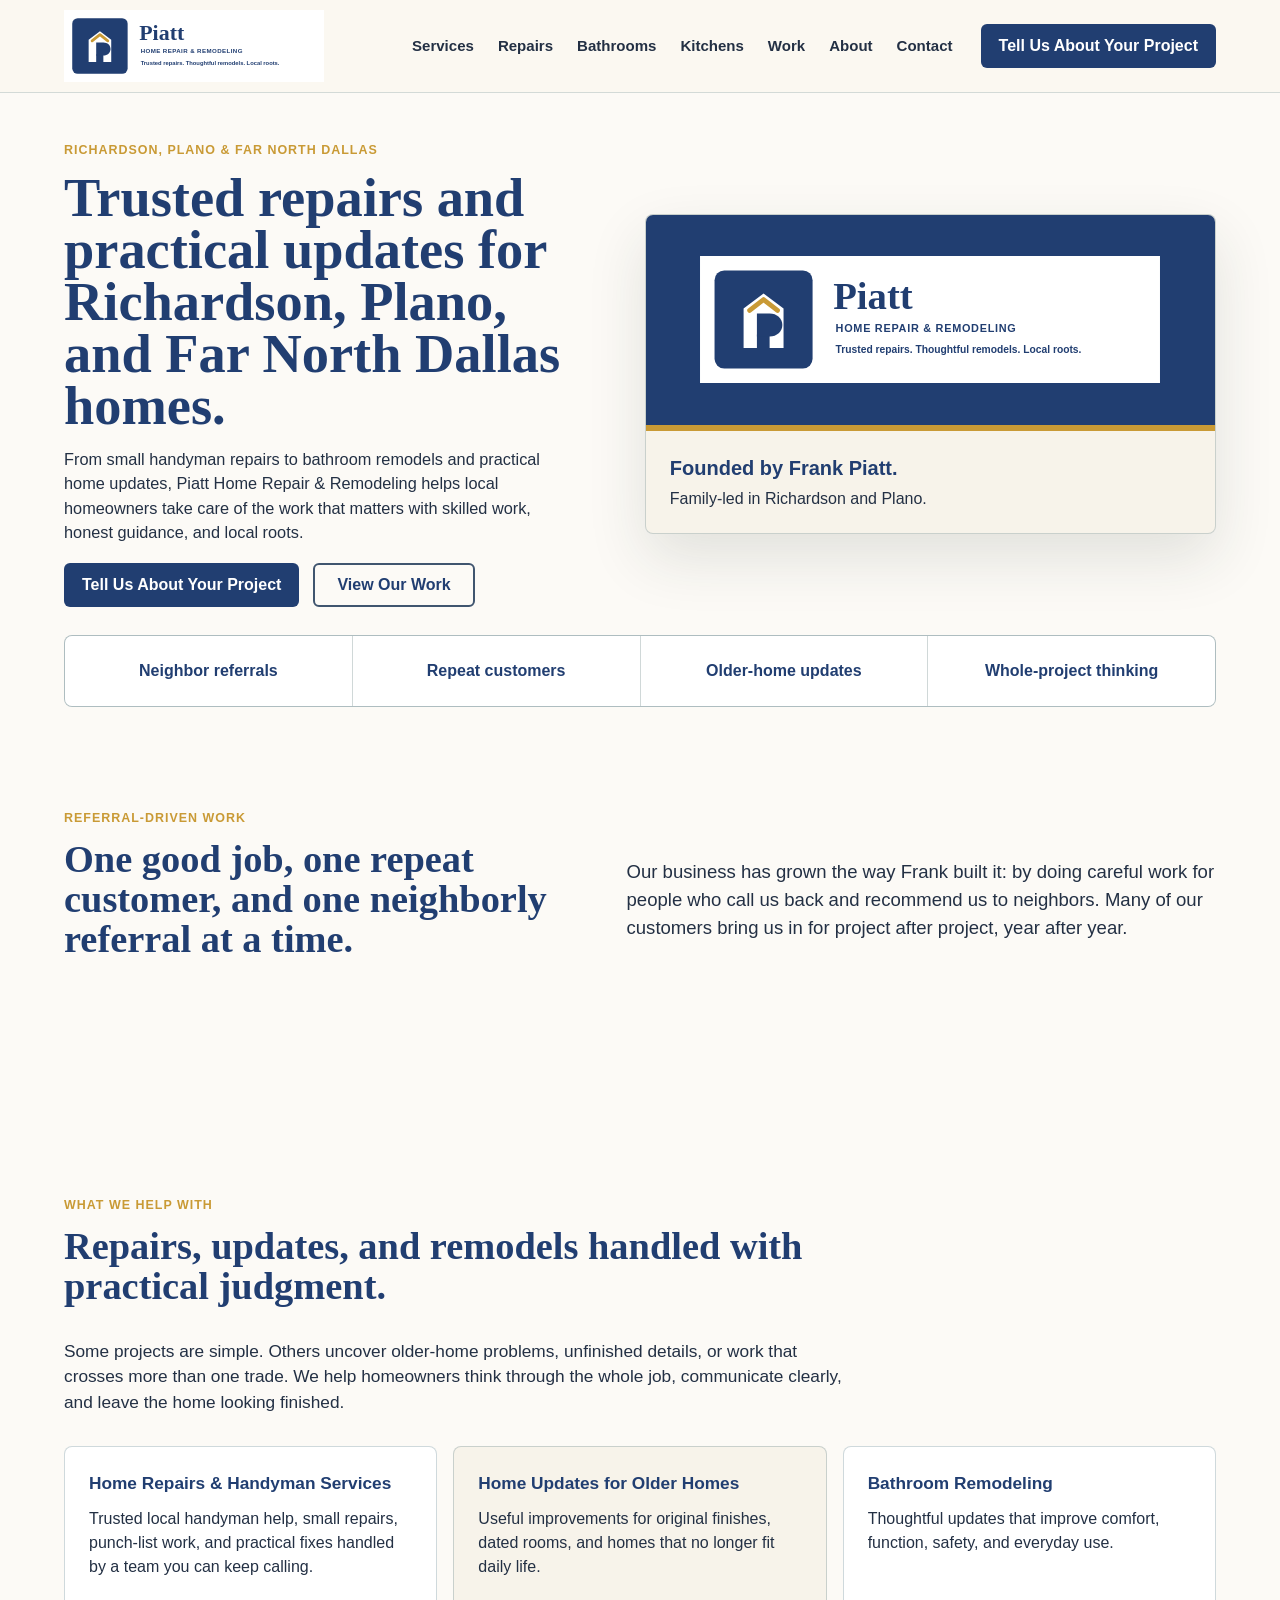
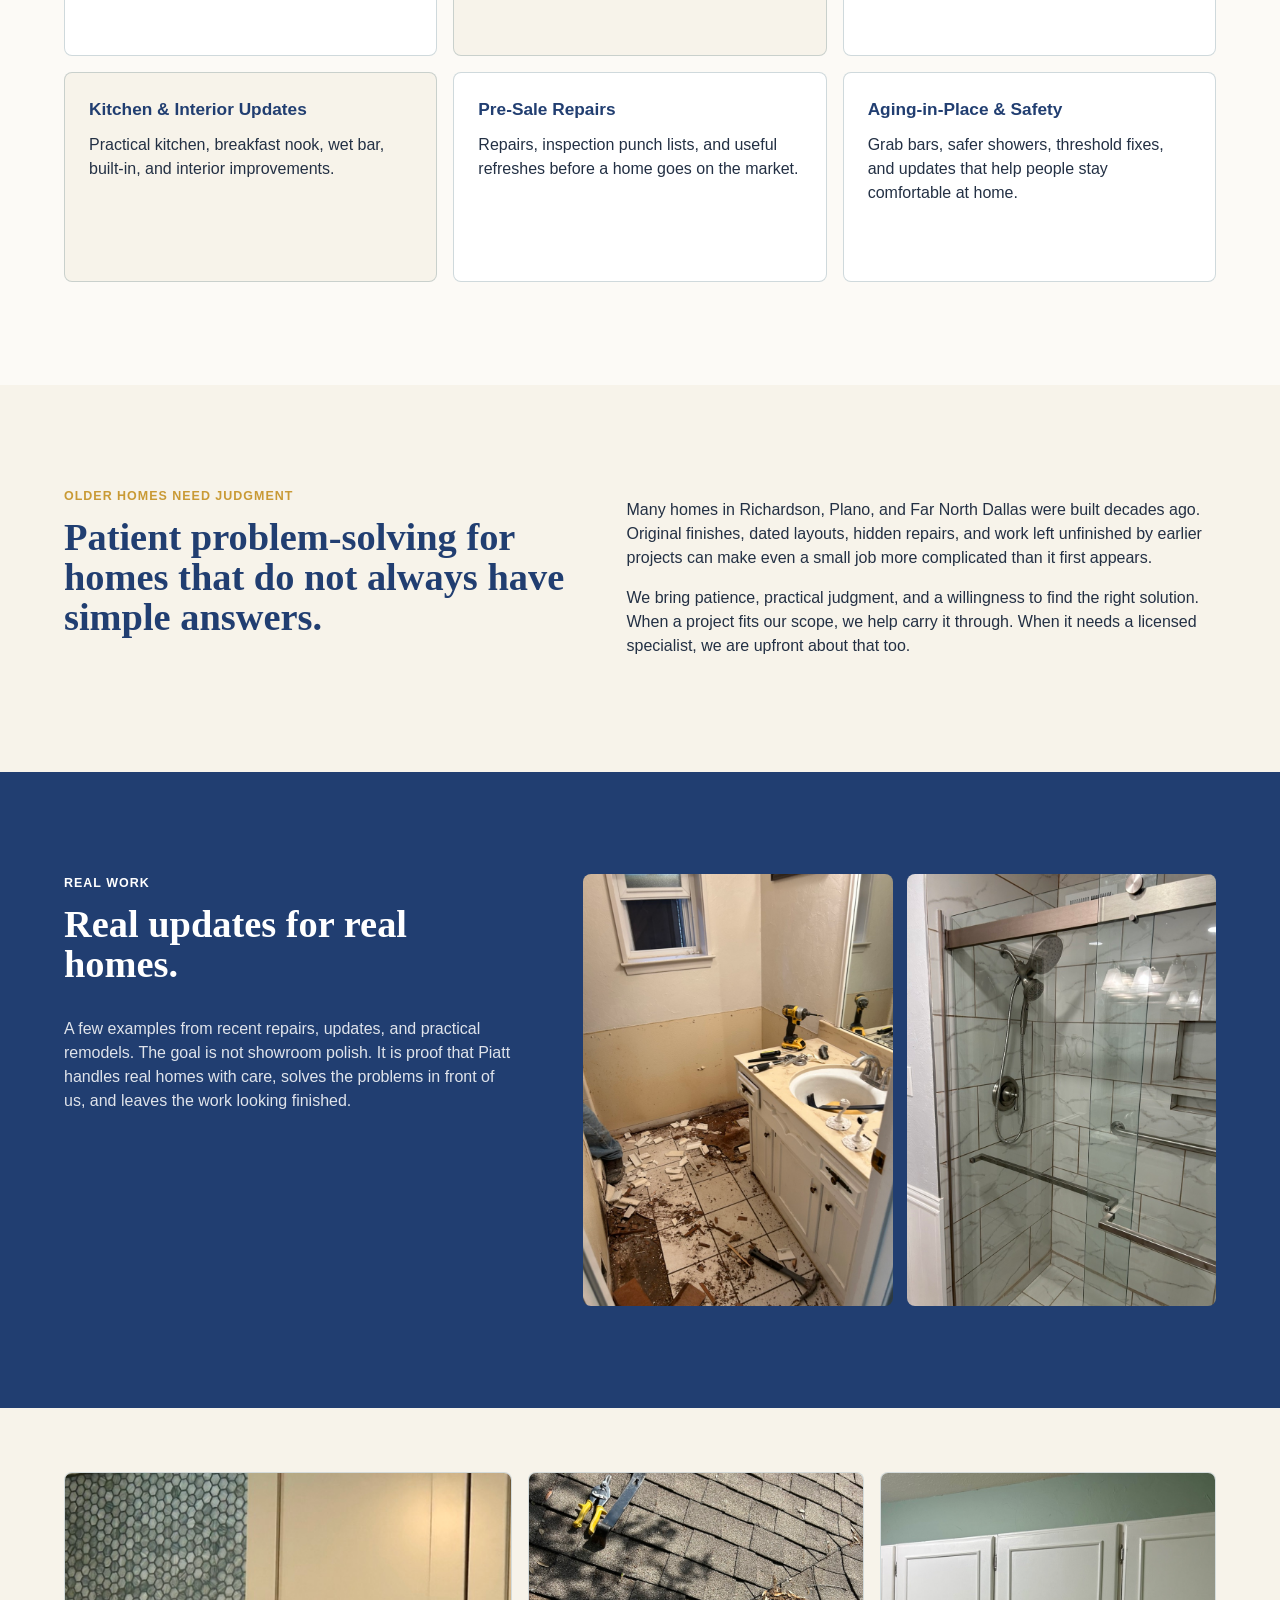
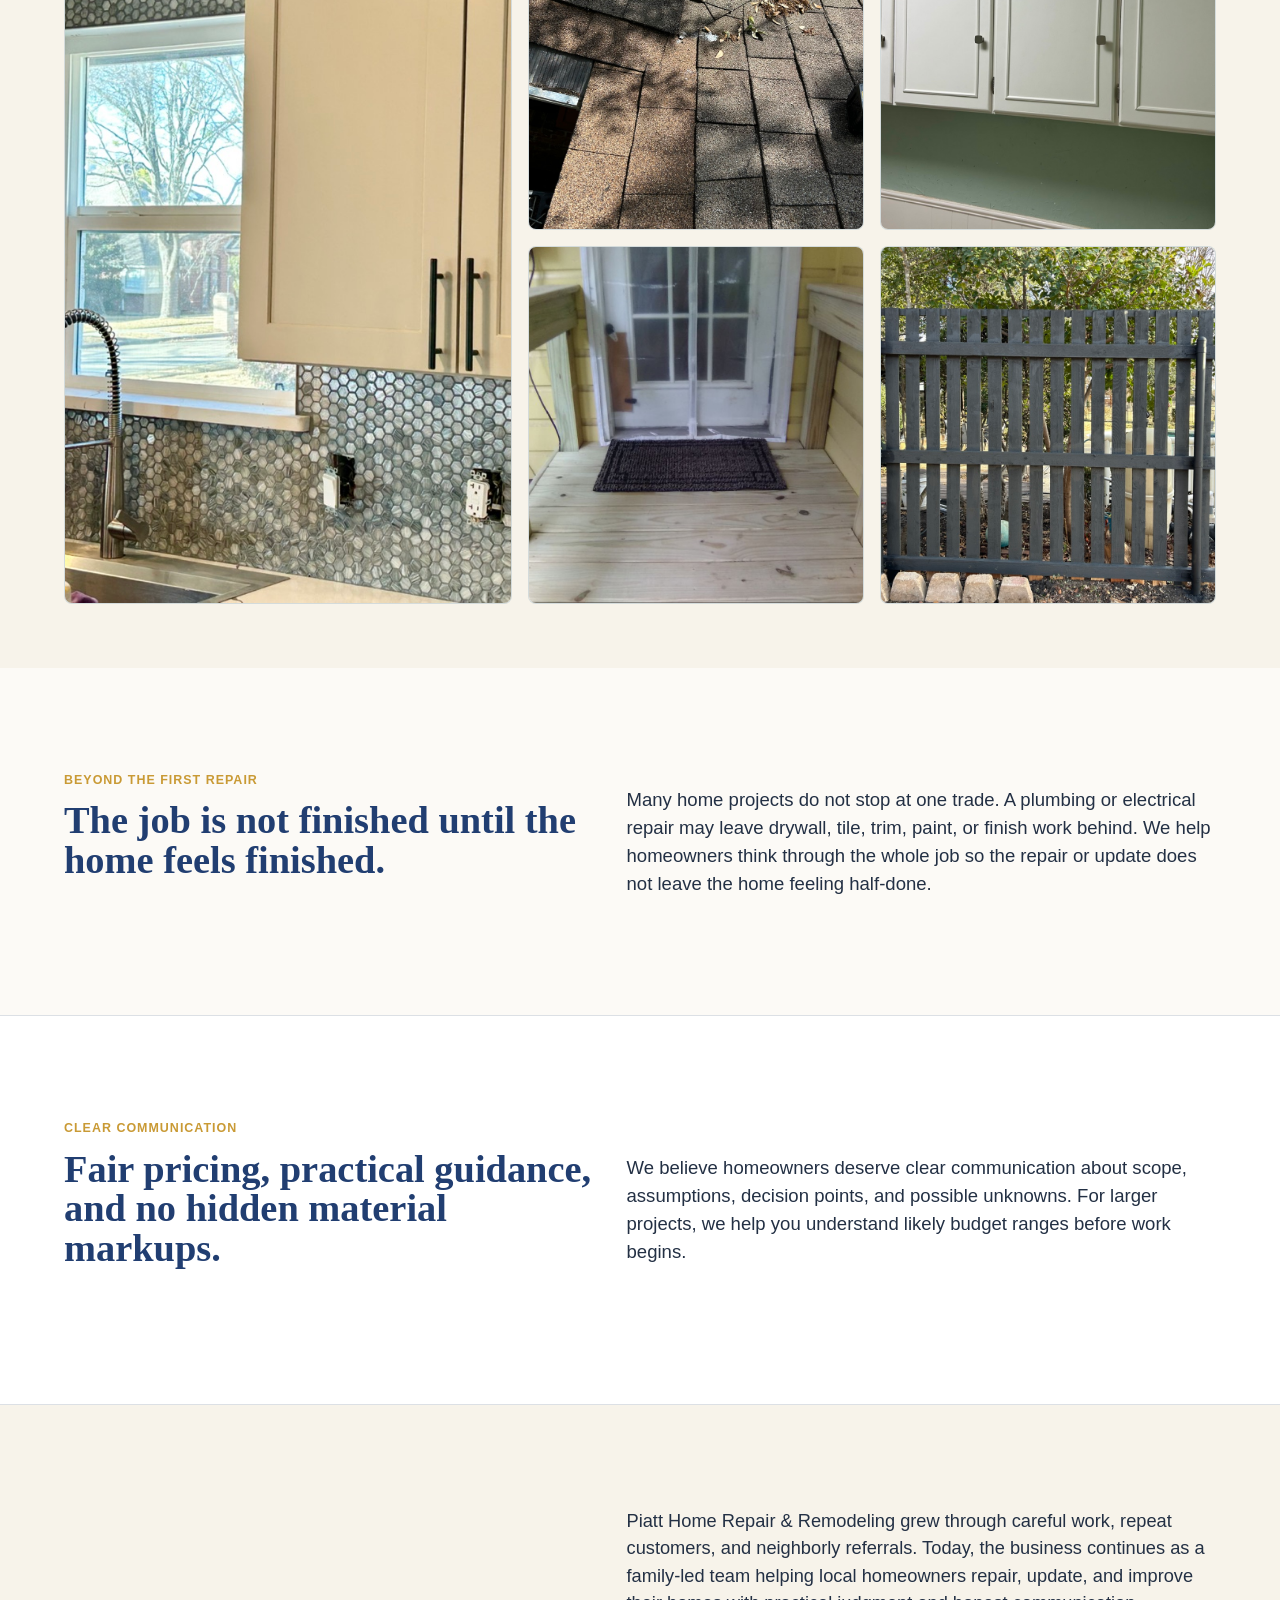
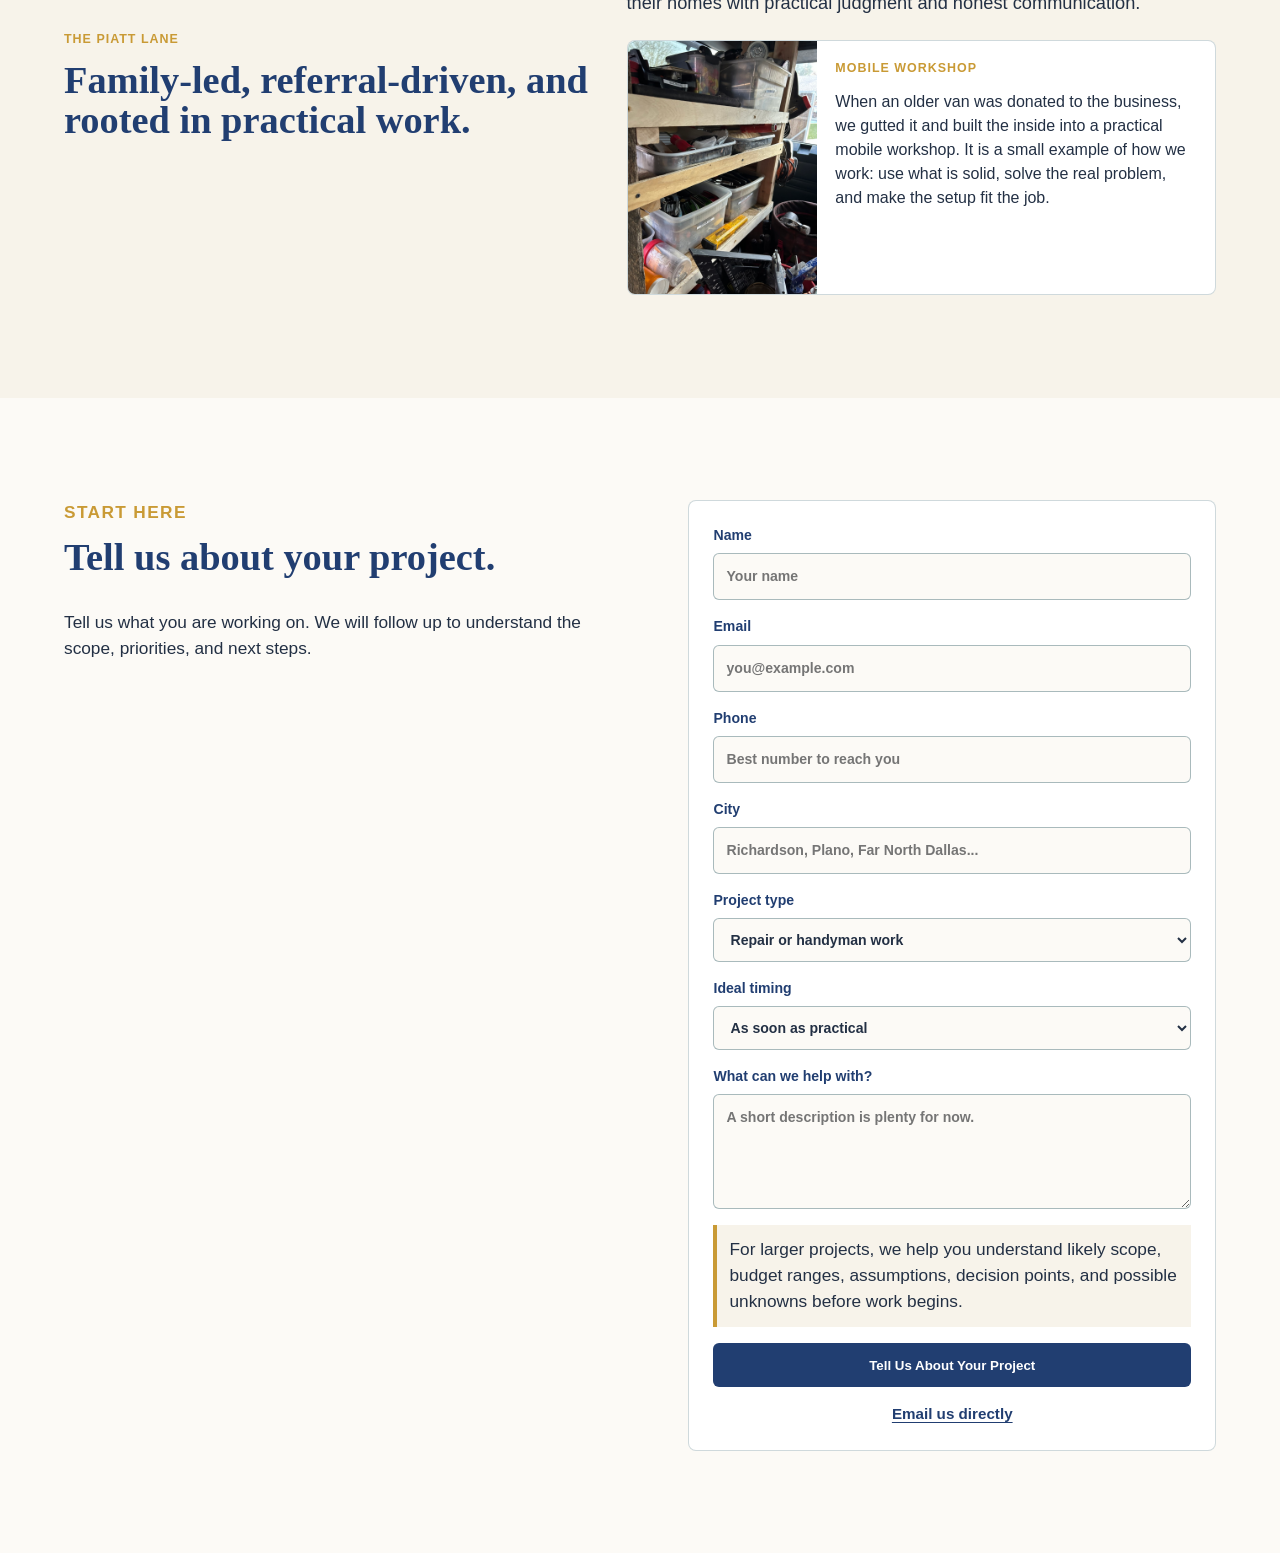
==== commit 03833764: "Add handyman services landing page" ====
--- a/index.html
+++ b/index.html
@@ -6,7 +6,7 @@
     <title>Piatt Home Repair & Remodeling | Richardson, Plano & Far North Dallas</title>
     <meta
       name="description"
-      content="Piatt Home Repair & Remodeling provides trusted repairs, practical home updates, bathroom remodeling, kitchen updates, and handyman services for Richardson, Plano, and Far North Dallas homeowners."
+      content="Piatt Home Repair & Remodeling provides trusted handyman help, dependable repairs, practical home updates, bathroom remodeling, and kitchen updates for Richardson, Plano, and Far North Dallas homeowners."
     />
     <meta name="robots" content="index, follow, max-image-preview:large" />
     <meta name="theme-color" content="#213e71" />
@@ -17,7 +17,7 @@
     <meta property="og:title" content="Piatt Home Repair & Remodeling | Richardson, Plano & Far North Dallas" />
     <meta
       property="og:description"
-      content="Trusted repairs, practical home updates, and thoughtful remodels for Richardson, Plano, and Far North Dallas homeowners."
+      content="Trusted handyman help, practical repairs, and thoughtful remodels for Richardson, Plano, and Far North Dallas homeowners."
     />
     <meta property="og:url" content="https://piatthomerepair.com/" />
     <meta property="og:image" content="https://piatthomerepair.com/assets/projects/kitchen-backsplash.jpg" />
@@ -25,7 +25,7 @@
     <meta name="twitter:title" content="Piatt Home Repair & Remodeling" />
     <meta
       name="twitter:description"
-      content="Trusted repairs, practical home updates, and thoughtful remodels for Richardson, Plano, and Far North Dallas homeowners."
+      content="Trusted handyman help, practical repairs, and thoughtful remodels for Richardson, Plano, and Far North Dallas homeowners."
     />
     <meta name="twitter:image" content="https://piatthomerepair.com/assets/projects/kitchen-backsplash.jpg" />
     <link rel="stylesheet" href="styles.css" />
@@ -79,7 +79,7 @@
       </a>
       <nav class="nav" aria-label="Main navigation">
         <a href="#services">Services</a>
-        <a href="home-repairs-richardson-plano.html">Repairs</a>
+        <a href="/home-repairs-handyman-services/">Repairs</a>
         <a href="bathroom-remodeling-richardson-plano.html">Bathrooms</a>
         <a href="kitchen-interior-updates-richardson-plano.html">Kitchens</a>
         <a href="#work">Work</a>
@@ -95,8 +95,9 @@
           <p class="eyebrow">Richardson, Plano & Far North Dallas</p>
           <h1>Trusted repairs and practical updates for Richardson, Plano, and Far North Dallas homes.</h1>
           <p class="lead">
-            Founded by Frank Piatt and family-led today, Piatt Home Repair & Remodeling helps homeowners repair,
-            update, and improve their homes with skilled work, honest guidance, and local roots.
+            From small handyman repairs to bathroom remodels and practical home updates, Piatt Home Repair & Remodeling
+            helps local homeowners take care of the work that matters with skilled work, honest guidance, and local
+            roots.
           </p>
           <div class="actions">
             <a class="button primary" href="#contact">Tell Us About Your Project</a>
@@ -143,9 +144,12 @@
           </p>
         </div>
         <div class="service-grid">
-          <a class="service-card" href="home-repairs-richardson-plano.html">
-            <h3>Repairs & Handyman Services</h3>
-            <p>Small repairs, punch lists, and practical fixes handled by a skilled local team you can keep calling.</p>
+          <a class="service-card" href="/home-repairs-handyman-services/">
+            <h3>Home Repairs & Handyman Services</h3>
+            <p>
+              Trusted local handyman help, small repairs, punch-list work, and practical fixes handled by a team you can
+              keep calling.
+            </p>
           </a>
           <article class="service-card">
             <h3>Home Updates for Older Homes</h3>
@@ -334,6 +338,7 @@
             Project type
             <select name="Project type" required>
               <option>Repair or handyman work</option>
+              <option>Exterior repairs or maintenance</option>
               <option>Home updates for an older home</option>
               <option>Bathroom remodeling</option>
               <option>Kitchen or interior updates</option>
